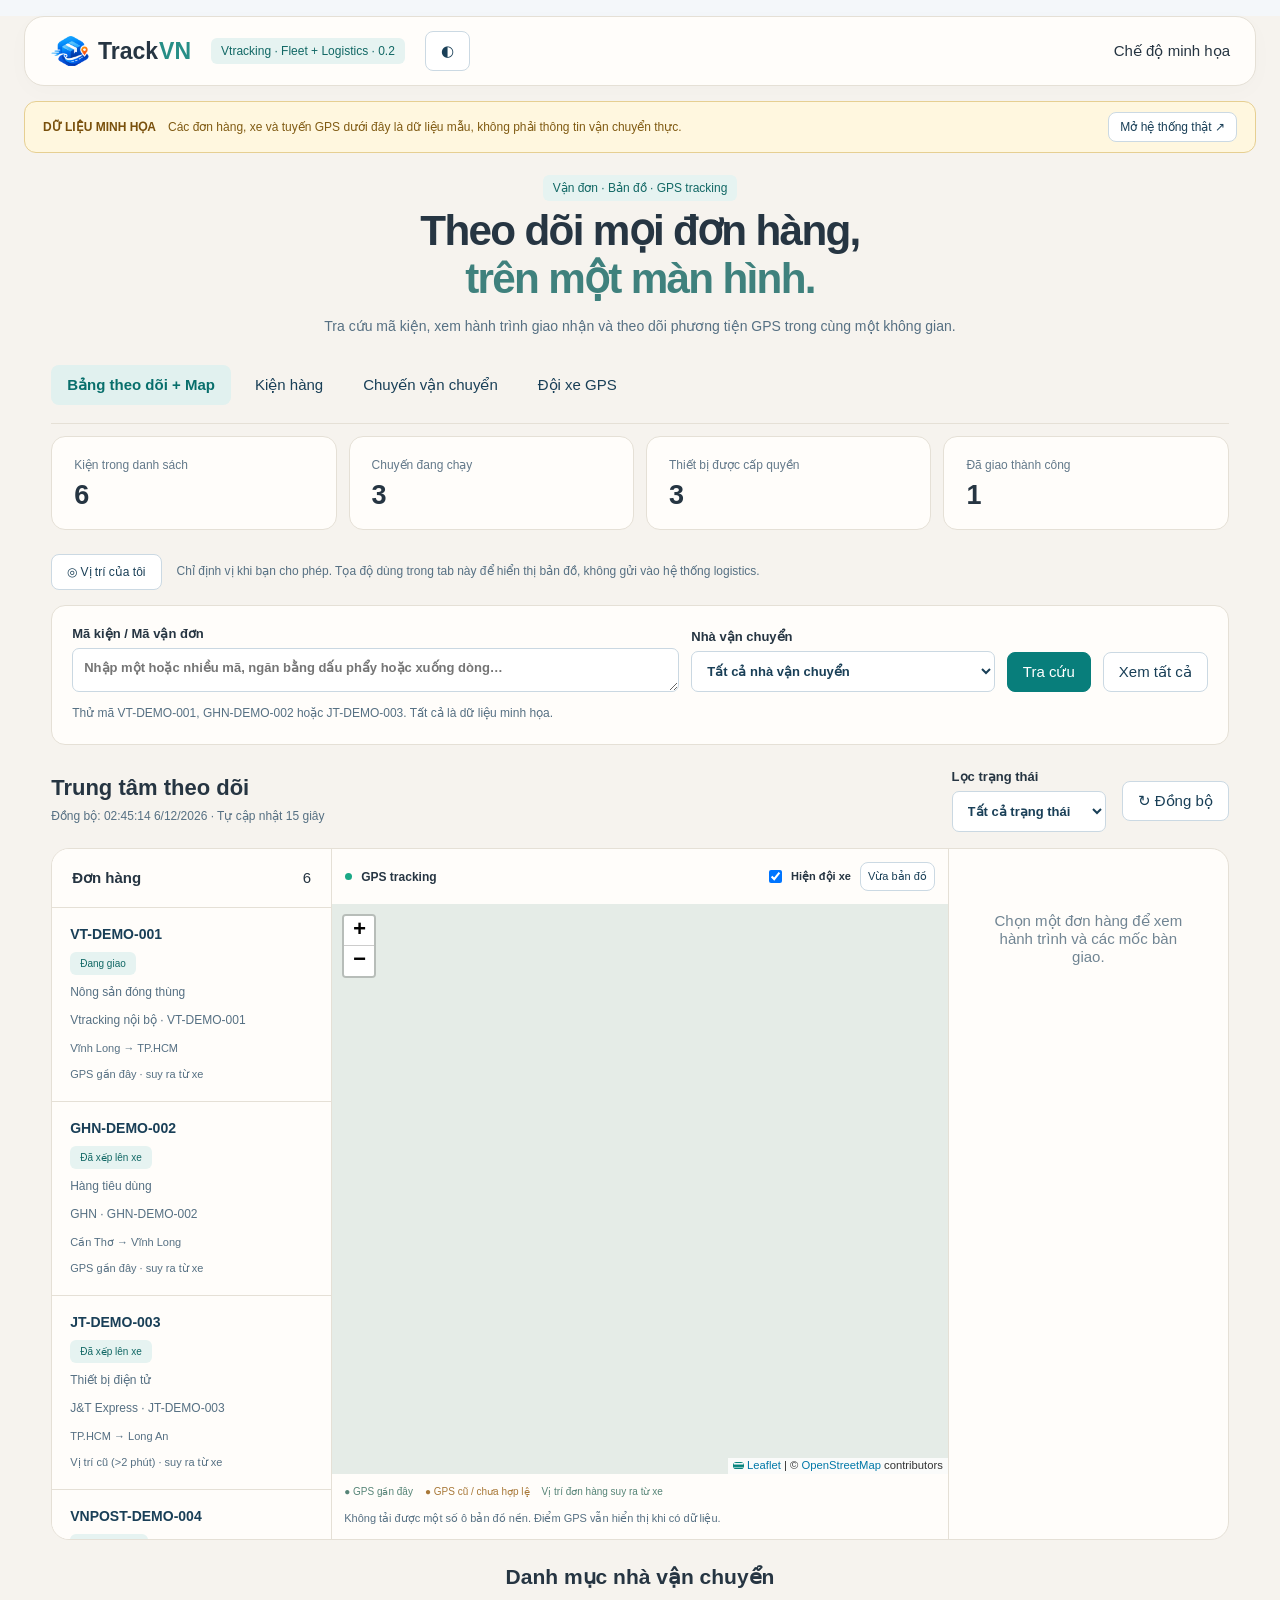
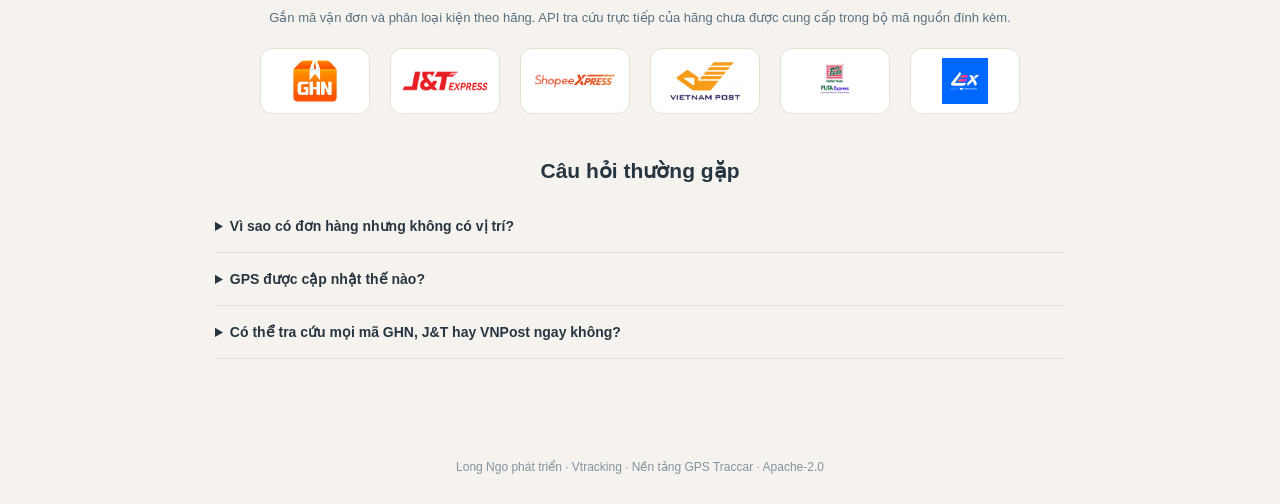
==== index.html @ 6c830380 "feat: publish Vtracking map dashboard on GitHub Pages Generate a subpath-safe static entry from shar" ====
<!doctype html>
<html lang="vi" class="pages"><head><meta charset="utf-8"><meta name="viewport" content="width=device-width,initial-scale=1"><title>Vtracking · TrackVN · GPS & Logistics</title><link rel="stylesheet" href="./fleet-logistics/static/style.css"><link rel="stylesheet" href="./fleet-logistics/static/vendor/leaflet/leaflet.css"><link rel="stylesheet" href="./fleet-logistics/static/board.css"><script src="./fleet-logistics/static/vendor/leaflet/leaflet.js" defer></script><script src="./fleet-logistics/pages/demo.js" defer></script><script src="./fleet-logistics/static/app.js" defer></script><script src="./fleet-logistics/static/board.js" defer></script><link rel="stylesheet" href="./fleet-logistics/pages/pages.css"><script src="./fleet-logistics/pages/pages.js" defer></script><meta name="description" content="Vtracking: giao diện theo dõi vận đơn, bản đồ và GPS. Bản trình diễn công khai."></head>
<body>
<header><a class="brand" href="./"><img src="./fleet-logistics/static/brand/trackvn-icon.png" alt="" width="40" height="40">Track<span>VN</span></a><span class="badge">Vtracking · Fleet + Logistics · 0.2</span><button id="theme" aria-label="Đổi sáng tối">◐</button><div class="account"><span id="username"></span><button id="logout" hidden>Đăng xuất</button></div></header><div class="preview-banner"><strong>DỮ LIỆU MINH HỌA</strong><span>Các đơn hàng, xe và tuyến GPS dưới đây là dữ liệu mẫu, không phải thông tin vận chuyển thực.</span><button id="open-live">Mở hệ thống thật ↗</button></div>
<div id="notice" role="status" aria-live="polite"></div>
<section class="hero"><span class="badge">Vận đơn · Bản đồ · GPS tracking</span><h1>Theo dõi mọi đơn hàng,<br><span>trên một màn hình.</span></h1><p>Tra cứu mã kiện, xem hành trình giao nhận và theo dõi phương tiện GPS trong cùng một không gian.</p></section><section id="login" class="login card"><p class="eyebrow">TRUNG TÂM ĐIỀU HÀNH</p><h1>Mỗi chuyến đi.<br>Mỗi lần bàn giao.</h1><p>Theo dõi đội xe và quản lý hành trình kiện hàng bằng tài khoản Traccar của bạn.</p><form id="login-form"><label>Email<input name="email" type="email" autocomplete="username" required></label><label>Mật khẩu<input name="password" type="password" autocomplete="current-password" required></label><label>Mã xác thực hai bước (nếu có)<input name="code" inputmode="numeric" pattern="[0-9]{6}" maxlength="6" autocomplete="one-time-code"></label><button class="primary">Đăng nhập</button></form><small>Dữ liệu GPS lấy từ Traccar. Dữ liệu logistics được lưu riêng trên máy chủ.</small></section>
<main id="workspace" hidden>
<nav aria-label="Chức năng"><button data-tab="board" class="selected">Bảng theo dõi + Map</button><button data-tab="shipments">Kiện hàng</button><button data-tab="trips">Chuyến vận chuyển</button><button data-tab="fleet">Đội xe GPS</button></nav>
<section id="management-intro" class="intro"><div><p class="eyebrow">VTRACKING OPERATIONS</p><h1 id="title">Kiện hàng</h1><p id="subtitle">Từ tiếp nhận đến giao thành công — lịch sử bàn giao rõ ràng.</p></div><button id="refresh">Làm mới</button></section>
<div class="metrics"><div class="card"><span>Kiện trong danh sách</span><strong id="count-shipments">0</strong></div><div class="card"><span>Chuyến đang chạy</span><strong id="count-trips">0</strong></div><div class="card"><span>Thiết bị được cấp quyền</span><strong id="count-fleet">0</strong></div><div class="card"><span>Đã giao thành công</span><strong id="count-delivered">0</strong></div></div>
<section id="management-list" class="card content"><div class="toolbar"><label class="search">Tìm kiếm<input id="search" placeholder="Mã kiện, chuyến, tên xe…" type="search"></label><button id="create" class="primary">+ Tạo kiện hàng</button></div><div id="list"></div><small id="list-note">Hiển thị dữ liệu thuộc tài khoản đang đăng nhập.</small></section>
<section id="tracking-board"><div class="personal-controls"><button id="personal-gps">◎ Vị trí của tôi</button><p id="personal-status">Chỉ định vị khi bạn cho phép. Tọa độ dùng trong tab này để hiển thị bản đồ, không gửi vào hệ thống logistics.</p></div>
<div class="lookup card"><form id="lookup-form"><label>Mã kiện / Mã vận đơn<textarea id="lookup-codes" rows="1" placeholder="Nhập một hoặc nhiều mã, ngăn bằng dấu phẩy hoặc xuống dòng…"></textarea></label><label>Nhà vận chuyển<select id="lookup-carrier"><option value="auto">Tất cả nhà vận chuyển</option><option value="local">Vtracking nội bộ</option><option value="ghn">GHN</option><option value="jt">J&amp;T Express</option><option value="spx">Shopee Express</option><option value="vnpost">VNPost</option><option value="futa">Futa</option><option value="lex">LEX VN</option></select></label><button class="primary">Tra cứu</button><button type="button" id="lookup-reset">Xem tất cả</button></form><p id="lookup-result" role="status">Thử mã VT-DEMO-001, GHN-DEMO-002 hoặc JT-DEMO-003. Tất cả là dữ liệu minh họa.</p></div>
<div class="board-toolbar"><div><h2>Trung tâm theo dõi</h2><p id="board-updated">Đang đồng bộ dữ liệu…</p></div><label>Lọc trạng thái<select id="board-status"><option value="all">Tất cả trạng thái</option><option value="moving">Đang vận chuyển</option><option value="created">Mới tạo</option><option value="received">Đã tiếp nhận</option><option value="unloaded">Đã dỡ hàng</option><option value="delivered">Đã giao</option><option value="delivery_failed">Giao thất bại</option><option value="returned">Đã hoàn</option></select></label><button id="board-refresh">↻ Đồng bộ</button></div>
<div class="tracking-grid"><aside class="parcel-column"><div class="column-title"><strong>Đơn hàng</strong><span id="board-count"></span></div><div id="parcel-list"></div></aside><section class="map-column"><div class="map-toolbar"><span class="live-dot"></span><strong>GPS tracking</strong><label><input id="show-fleet" type="checkbox" checked> Hiện đội xe</label><button id="map-fit">Vừa bản đồ</button></div><div id="live-map" aria-label="Bản đồ theo dõi đơn hàng và GPS"></div><div class="map-legend"><span>● GPS gần đây</span><span>● GPS cũ / chưa hợp lệ</span><span>Vị trí đơn hàng suy ra từ xe</span></div><p id="map-health">Không có tọa độ thì không đặt điểm giả trên bản đồ.</p></section><aside id="tracking-detail" class="tracking-detail"><div class="empty">Chọn một đơn hàng để xem hành trình và các mốc bàn giao.</div></aside></div>
</section><section id="map-panel" class="card" hidden><h2 id="map-title">Vị trí xe</h2><p id="map-caption"></p><iframe id="map" title="Bản đồ vị trí OpenStreetMap" loading="lazy" referrerpolicy="no-referrer"></iframe><div id="route-panel" hidden><h3>Hành trình 24 giờ gần nhất</h3><p id="route-note"></p><svg id="route" viewBox="0 0 700 240" role="img" aria-label="Sơ đồ tuyến GPS"></svg><small>Sơ đồ tương đối của các điểm GPS; không phải bản đồ nền. Các khoảng mất tín hiệu được ngắt đoạn.</small></div></section>
<section class="carrier-strip" id="carriers"><h2>Danh mục nhà vận chuyển</h2><p>Gắn mã vận đơn và phân loại kiện theo hãng. API tra cứu trực tiếp của hãng chưa được cung cấp trong bộ mã nguồn đính kèm.</p><div class="carrier-logos"><img src="./fleet-logistics/static/logos/ghn.jpg" alt="GHN"><img src="./fleet-logistics/static/logos/jt.webp" alt="J&T Express"><img src="./fleet-logistics/static/logos/spx.jpg" alt="Shopee Express"><img src="./fleet-logistics/static/logos/vnpost.jpg" alt="VNPost"><img src="./fleet-logistics/static/logos/futa.jpg" alt="Futa"><img src="./fleet-logistics/static/logos/lex.png" alt="LEX VN"></div></section><section class="faq"><h2>Câu hỏi thường gặp</h2><details><summary>Vì sao có đơn hàng nhưng không có vị trí?</summary><p>Kiện cần được xếp lên một chuyến đang chạy có thiết bị GPS được cấp quyền. Điểm GPS phải phát sinh sau thời điểm xếp hàng. Hệ thống không suy đoán tọa độ từ tên kho.</p></details><details><summary>GPS được cập nhật thế nào?</summary><p>Bảng theo dõi đồng bộ từ Traccar mỗi 15 giây khi trang đang mở. Thời gian GPS hiển thị là thời điểm thiết bị đo; mất mạng hoặc dữ liệu quá 2 phút sẽ có nhãn vị trí cũ.</p></details><details><summary>Có thể tra cứu mọi mã GHN, J&T hay VNPost ngay không?</summary><p>Hiện tra cứu các mã đã đăng ký trong Vtracking của tài khoản này. Cần tích hợp backend/API được cấp quyền của từng hãng để nhận sự kiện bên ngoài; frontend đính kèm không chứa backend đó.</p></details></section></main>
<dialog id="editor"><div class="dialog-head"><h2 id="editor-title"></h2><button id="editor-close" aria-label="Đóng">×</button></div><form id="editor-form"></form></dialog>
<dialog id="detail"><div class="dialog-head"><h2 id="detail-title"></h2><button id="detail-close" aria-label="Đóng">×</button></div><div id="detail-body"></div></dialog>
<footer>Long Ngo phát triển · Vtracking · Nền tảng GPS Traccar · Apache-2.0</footer>
<dialog id="live-dialog"><div class="dialog-head"><h2>Mở máy chủ Vtracking</h2><button id="live-close" aria-label="Đóng">×</button></div><p>Nhập địa chỉ máy chủ Fleet + Logistics đã triển khai để đăng nhập và sử dụng dữ liệu thật. GitHub Pages chỉ phục vụ bản giao diện minh họa.</p><form id="live-form"><label>Địa chỉ HTTPS<input id="live-url" type="url" placeholder="https://tracking.example.org" required></label><button class="primary">Mở hệ thống</button></form></dialog></body></html>
---- fleet-logistics/static/style.css ----
:root{font-family:Inter,Segoe UI,Arial,sans-serif;color:#18364b;background:#f4f7fa;font-size:15px}
*{box-sizing:border-box}
body{margin:0}
header{min-height:78px;background:white;border-bottom:1px solid #dce5ec;display:flex;align-items:center;gap:20px;padding:18px 4vw}
.brand{font-weight:900;font-size:27px;color:#087a79;text-decoration:none}
.brand span{color:#15384f}
.badge,.pill{background:#e6f3f1;color:#126865;padding:6px 10px;border-radius:6px;font-size:12px}
.account{margin-left:auto;display:flex;align-items:center;gap:12px}
button,input,select,textarea{font:inherit}
button{border:1px solid #cbd9e3;background:#fff;color:#193f57;border-radius:8px;padding:10px 15px;cursor:pointer}
button:hover{background:#edf5f6}
button:disabled{opacity:.5;cursor:wait}
.primary{background:#087e7b;color:white;border-color:#087e7b}
.primary:hover{background:#066865}
h1{font-size:32px;letter-spacing:-1px;margin:7px 0 12px}
h2{font-size:21px}
p,small{color:#567083;line-height:1.65}
.eyebrow{font-size:11px;font-weight:800;letter-spacing:2px;color:#09817c}
.card{background:white;border:1px solid #dce5ec;border-radius:14px;padding:24px}
.login{max-width:460px;margin:64px auto}
.login h1{font-size:38px}
form{display:grid;gap:15px}
label{font-size:13px;font-weight:600;display:grid;gap:7px}
input,select,textarea{width:100%;padding:11px;border:1px solid #cad8e2;border-radius:7px;background:white;color:#193f57}
textarea{min-height:75px}
small{display:block;margin-top:15px;font-size:12px}
main{max-width:1440px;margin:0 auto;padding:26px 4vw}
nav{display:flex;gap:8px;border-bottom:1px solid #dbe5ec;padding-bottom:18px}
nav button{border-color:transparent;background:transparent}
.selected{background:#e1f1ef!important;color:#086f6c;font-weight:700}
.intro{display:flex;align-items:center;justify-content:space-between;padding:27px 0}
.intro p{margin-bottom:0}
.metrics{display:grid;grid-template-columns:repeat(4,1fr);gap:16px;margin-bottom:24px}
.metrics span{color:#63798a;font-size:12px}
.metrics strong{display:block;font-size:32px;margin-top:14px}
.toolbar{display:flex;align-items:flex-end;justify-content:space-between;gap:15px;margin-bottom:22px}
.search{max-width:360px;width:100%}
.table-wrap{overflow:auto}
table{border-collapse:collapse;width:100%;font-size:13px}
th{text-align:left;background:#f5f8fa;color:#677f91;font-size:11px;text-transform:uppercase;letter-spacing:.5px}
th,td{padding:15px 12px;border-bottom:1px solid #e7edf1}
td button{font-size:12px;padding:7px 10px;margin:2px}
.empty{text-align:center;padding:45px 15px;color:#718593}
.muted{color:#768b99}
.pill.warning{background:#fff3df;color:#9b6518}
.pill.done{background:#e5f3e9;color:#247348}
dialog{border:1px solid #d4e0e9;border-radius:15px;max-width:650px;width:calc(100% - 28px);max-height:90vh;padding:26px;color:#18364b}
dialog::backdrop{background:#0d233e70}
.dialog-head{display:flex;justify-content:space-between;align-items:center;margin-bottom:18px}
.dialog-head h2{margin:0}
.timeline{list-style:none;padding:0;border-left:2px solid #c9e4df;margin:22px 0 22px 8px}
.timeline li{padding:0 0 22px 22px}
.timeline p{margin:4px 0;font-size:13px}
.timeline strong{font-size:14px}
#notice{position:fixed;right:20px;bottom:22px;max-width:450px;background:#153c52;color:white;padding:15px 20px;border-radius:10px;z-index:10;display:none}
#notice.visible{display:block}
#map-panel{margin-top:24px}
iframe{width:100%;height:400px;border:1px solid #dde7ee;border-radius:8px}
svg{width:100%;background:#f0f7f7;border-radius:10px}
svg path{stroke:#05847d;fill:none;stroke-width:2}
footer{text-align:center;color:#8093a1;padding:30px;font-size:12px}
[hidden]{display:none!important}
:focus-visible{outline:3px solid #37bdb5;outline-offset:3px}
@media(max-width:700px){header{flex-wrap:wrap;gap:12px}
.badge{font-size:10px}
.account{width:100%;justify-content:space-between}
.metrics{grid-template-columns:repeat(2,1fr);gap:10px}
.card{padding:17px}
h1{font-size:26px}
.login{margin:30px 16px;max-width:none}
.toolbar{align-items:stretch;flex-direction:column}
nav{overflow:auto}
nav button{white-space:nowrap}
.intro{gap:15px}
iframe{height:280px}
.metrics strong{font-size:27px}
}
---- fleet-logistics/static/vendor/leaflet/leaflet.css ----
/* required styles */

.leaflet-pane,
.leaflet-tile,
.leaflet-marker-icon,
.leaflet-marker-shadow,
.leaflet-tile-container,
.leaflet-pane > svg,
.leaflet-pane > canvas,
.leaflet-zoom-box,
.leaflet-image-layer,
.leaflet-layer {
	position: absolute;
	left: 0;
	top: 0;
	}
.leaflet-container {
	overflow: hidden;
	}
.leaflet-tile,
.leaflet-marker-icon,
.leaflet-marker-shadow {
	-webkit-user-select: none;
	   -moz-user-select: none;
	        user-select: none;
	  -webkit-user-drag: none;
	}
/* Prevents IE11 from highlighting tiles in blue */
.leaflet-tile::selection {
	background: transparent;
}
/* Safari renders non-retina tile on retina better with this, but Chrome is worse */
.leaflet-safari .leaflet-tile {
	image-rendering: -webkit-optimize-contrast;
	}
/* hack that prevents hw layers "stretching" when loading new tiles */
.leaflet-safari .leaflet-tile-container {
	width: 1600px;
	height: 1600px;
	-webkit-transform-origin: 0 0;
	}
.leaflet-marker-icon,
.leaflet-marker-shadow {
	display: block;
	}
/* .leaflet-container svg: reset svg max-width decleration shipped in Joomla! (joomla.org) 3.x */
/* .leaflet-container img: map is broken in FF if you have max-width: 100% on tiles */
.leaflet-container .leaflet-overlay-pane svg {
	max-width: none !important;
	max-height: none !important;
	}
.leaflet-container .leaflet-marker-pane img,
.leaflet-container .leaflet-shadow-pane img,
.leaflet-container .leaflet-tile-pane img,
.leaflet-container img.leaflet-image-layer,
.leaflet-container .leaflet-tile {
	max-width: none !important;
	max-height: none !important;
	width: auto;
	padding: 0;
	}

.leaflet-container img.leaflet-tile {
	/* See: https://bugs.chromium.org/p/chromium/issues/detail?id=600120 */
	mix-blend-mode: plus-lighter;
}

.leaflet-container.leaflet-touch-zoom {
	-ms-touch-action: pan-x pan-y;
	touch-action: pan-x pan-y;
	}
.leaflet-container.leaflet-touch-drag {
	-ms-touch-action: pinch-zoom;
	/* Fallback for FF which doesn't support pinch-zoom */
	touch-action: none;
	touch-action: pinch-zoom;
}
.leaflet-container.leaflet-touch-drag.leaflet-touch-zoom {
	-ms-touch-action: none;
	touch-action: none;
}
.leaflet-container {
	-webkit-tap-highlight-color: transparent;
}
.leaflet-container a {
	-webkit-tap-highlight-color: rgba(51, 181, 229, 0.4);
}
.leaflet-tile {
	filter: inherit;
	visibility: hidden;
	}
.leaflet-tile-loaded {
	visibility: inherit;
	}
.leaflet-zoom-box {
	width: 0;
	height: 0;
	-moz-box-sizing: border-box;
	     box-sizing: border-box;
	z-index: 800;
	}
/* workaround for https://bugzilla.mozilla.org/show_bug.cgi?id=888319 */
.leaflet-overlay-pane svg {
	-moz-user-select: none;
	}

.leaflet-pane         { z-index: 400; }

.leaflet-tile-pane    { z-index: 200; }
.leaflet-overlay-pane { z-index: 400; }
.leaflet-shadow-pane  { z-index: 500; }
.leaflet-marker-pane  { z-index: 600; }
.leaflet-tooltip-pane   { z-index: 650; }
.leaflet-popup-pane   { z-index: 700; }

.leaflet-map-pane canvas { z-index: 100; }
.leaflet-map-pane svg    { z-index: 200; }

.leaflet-vml-shape {
	width: 1px;
	height: 1px;
	}
.lvml {
	behavior: url(#default#VML);
	display: inline-block;
	position: absolute;
	}


/* control positioning */

.leaflet-control {
	position: relative;
	z-index: 800;
	pointer-events: visiblePainted; /* IE 9-10 doesn't have auto */
	pointer-events: auto;
	}
.leaflet-top,
.leaflet-bottom {
	position: absolute;
	z-index: 1000;
	pointer-events: none;
	}
.leaflet-top {
	top: 0;
	}
.leaflet-right {
	right: 0;
	}
.leaflet-bottom {
	bottom: 0;
	}
.leaflet-left {
	left: 0;
	}
.leaflet-control {
	float: left;
	clear: both;
	}
.leaflet-right .leaflet-control {
	float: right;
	}
.leaflet-top .leaflet-control {
	margin-top: 10px;
	}
.leaflet-bottom .leaflet-control {
	margin-bottom: 10px;
	}
.leaflet-left .leaflet-control {
	margin-left: 10px;
	}
.leaflet-right .leaflet-control {
	margin-right: 10px;
	}


/* zoom and fade animations */

.leaflet-fade-anim .leaflet-popup {
	opacity: 0;
	-webkit-transition: opacity 0.2s linear;
	   -moz-transition: opacity 0.2s linear;
	        transition: opacity 0.2s linear;
	}
.leaflet-fade-anim .leaflet-map-pane .leaflet-popup {
	opacity: 1;
	}
.leaflet-zoom-animated {
	-webkit-transform-origin: 0 0;
	    -ms-transform-origin: 0 0;
	        transform-origin: 0 0;
	}
svg.leaflet-zoom-animated {
	will-change: transform;
}

.leaflet-zoom-anim .leaflet-zoom-animated {
	-webkit-transition: -webkit-transform 0.25s cubic-bezier(0,0,0.25,1);
	   -moz-transition:    -moz-transform 0.25s cubic-bezier(0,0,0.25,1);
	        transition:         transform 0.25s cubic-bezier(0,0,0.25,1);
	}
.leaflet-zoom-anim .leaflet-tile,
.leaflet-pan-anim .leaflet-tile {
	-webkit-transition: none;
	   -moz-transition: none;
	        transition: none;
	}

.leaflet-zoom-anim .leaflet-zoom-hide {
	visibility: hidden;
	}


/* cursors */

.leaflet-interactive {
	cursor: pointer;
	}
.leaflet-grab {
	cursor: -webkit-grab;
	cursor:    -moz-grab;
	cursor:         grab;
	}
.leaflet-crosshair,
.leaflet-crosshair .leaflet-interactive {
	cursor: crosshair;
	}
.leaflet-popup-pane,
.leaflet-control {
	cursor: auto;
	}
.leaflet-dragging .leaflet-grab,
.leaflet-dragging .leaflet-grab .leaflet-interactive,
.leaflet-dragging .leaflet-marker-draggable {
	cursor: move;
	cursor: -webkit-grabbing;
	cursor:    -moz-grabbing;
	cursor:         grabbing;
	}

/* marker & overlays interactivity */
.leaflet-marker-icon,
.leaflet-marker-shadow,
.leaflet-image-layer,
.leaflet-pane > svg path,
.leaflet-tile-container {
	pointer-events: none;
	}

.leaflet-marker-icon.leaflet-interactive,
.leaflet-image-layer.leaflet-interactive,
.leaflet-pane > svg path.leaflet-interactive,
svg.leaflet-image-layer.leaflet-interactive path {
	pointer-events: visiblePainted; /* IE 9-10 doesn't have auto */
	pointer-events: auto;
	}

/* visual tweaks */

.leaflet-container {
	background: #ddd;
	outline-offset: 1px;
	}
.leaflet-container a {
	color: #0078A8;
	}
.leaflet-zoom-box {
	border: 2px dotted #38f;
	background: rgba(255,255,255,0.5);
	}


/* general typography */
.leaflet-container {
	font-family: "Helvetica Neue", Arial, Helvetica, sans-serif;
	font-size: 12px;
	font-size: 0.75rem;
	line-height: 1.5;
	}


/* general toolbar styles */

.leaflet-bar {
	box-shadow: 0 1px 5px rgba(0,0,0,0.65);
	border-radius: 4px;
	}
.leaflet-bar a {
	background-color: #fff;
	border-bottom: 1px solid #ccc;
	width: 26px;
	height: 26px;
	line-height: 26px;
	display: block;
	text-align: center;
	text-decoration: none;
	color: black;
	}
.leaflet-bar a,
.leaflet-control-layers-toggle {
	background-position: 50% 50%;
	background-repeat: no-repeat;
	display: block;
	}
.leaflet-bar a:hover,
.leaflet-bar a:focus {
	background-color: #f4f4f4;
	}
.leaflet-bar a:first-child {
	border-top-left-radius: 4px;
	border-top-right-radius: 4px;
	}
.leaflet-bar a:last-child {
	border-bottom-left-radius: 4px;
	border-bottom-right-radius: 4px;
	border-bottom: none;
	}
.leaflet-bar a.leaflet-disabled {
	cursor: default;
	background-color: #f4f4f4;
	color: #bbb;
	}

.leaflet-touch .leaflet-bar a {
	width: 30px;
	height: 30px;
	line-height: 30px;
	}
.leaflet-touch .leaflet-bar a:first-child {
	border-top-left-radius: 2px;
	border-top-right-radius: 2px;
	}
.leaflet-touch .leaflet-bar a:last-child {
	border-bottom-left-radius: 2px;
	border-bottom-right-radius: 2px;
	}

/* zoom control */

.leaflet-control-zoom-in,
.leaflet-control-zoom-out {
	font: bold 18px 'Lucida Console', Monaco, monospace;
	text-indent: 1px;
	}

.leaflet-touch .leaflet-control-zoom-in, .leaflet-touch .leaflet-control-zoom-out  {
	font-size: 22px;
	}


/* layers control */

.leaflet-control-layers {
	box-shadow: 0 1px 5px rgba(0,0,0,0.4);
	background: #fff;
	border-radius: 5px;
	}
.leaflet-control-layers-toggle {
	background-image: url(images/layers.png);
	width: 36px;
	height: 36px;
	}
.leaflet-retina .leaflet-control-layers-toggle {
	background-image: url(images/layers-2x.png);
	background-size: 26px 26px;
	}
.leaflet-touch .leaflet-control-layers-toggle {
	width: 44px;
	height: 44px;
	}
.leaflet-control-layers .leaflet-control-layers-list,
.leaflet-control-layers-expanded .leaflet-control-layers-toggle {
	display: none;
	}
.leaflet-control-layers-expanded .leaflet-control-layers-list {
	display: block;
	position: relative;
	}
.leaflet-control-layers-expanded {
	padding: 6px 10px 6px 6px;
	color: #333;
	background: #fff;
	}
.leaflet-control-layers-scrollbar {
	overflow-y: scroll;
	overflow-x: hidden;
	padding-right: 5px;
	}
.leaflet-control-layers-selector {
	margin-top: 2px;
	position: relative;
	top: 1px;
	}
.leaflet-control-layers label {
	display: block;
	font-size: 13px;
	font-size: 1.08333em;
	}
.leaflet-control-layers-separator {
	height: 0;
	border-top: 1px solid #ddd;
	margin: 5px -10px 5px -6px;
	}

/* Default icon URLs */
.leaflet-default-icon-path { /* used only in path-guessing heuristic, see L.Icon.Default */
	background-image: url(images/marker-icon.png);
	}


/* attribution and scale controls */

.leaflet-container .leaflet-control-attribution {
	background: #fff;
	background: rgba(255, 255, 255, 0.8);
	margin: 0;
	}
.leaflet-control-attribution,
.leaflet-control-scale-line {
	padding: 0 5px;
	color: #333;
	line-height: 1.4;
	}
.leaflet-control-attribution a {
	text-decoration: none;
	}
.leaflet-control-attribution a:hover,
.leaflet-control-attribution a:focus {
	text-decoration: underline;
	}
.leaflet-attribution-flag {
	display: inline !important;
	vertical-align: baseline !important;
	width: 1em;
	height: 0.6669em;
	}
.leaflet-left .leaflet-control-scale {
	margin-left: 5px;
	}
.leaflet-bottom .leaflet-control-scale {
	margin-bottom: 5px;
	}
.leaflet-control-scale-line {
	border: 2px solid #777;
	border-top: none;
	line-height: 1.1;
	padding: 2px 5px 1px;
	white-space: nowrap;
	-moz-box-sizing: border-box;
	     box-sizing: border-box;
	background: rgba(255, 255, 255, 0.8);
	text-shadow: 1px 1px #fff;
	}
.leaflet-control-scale-line:not(:first-child) {
	border-top: 2px solid #777;
	border-bottom: none;
	margin-top: -2px;
	}
.leaflet-control-scale-line:not(:first-child):not(:last-child) {
	border-bottom: 2px solid #777;
	}

.leaflet-touch .leaflet-control-attribution,
.leaflet-touch .leaflet-control-layers,
.leaflet-touch .leaflet-bar {
	box-shadow: none;
	}
.leaflet-touch .leaflet-control-layers,
.leaflet-touch .leaflet-bar {
	border: 2px solid rgba(0,0,0,0.2);
	background-clip: padding-box;
	}


/* popup */

.leaflet-popup {
	position: absolute;
	text-align: center;
	margin-bottom: 20px;
	}
.leaflet-popup-content-wrapper {
	padding: 1px;
	text-align: left;
	border-radius: 12px;
	}
.leaflet-popup-content {
	margin: 13px 24px 13px 20px;
	line-height: 1.3;
	font-size: 13px;
	font-size: 1.08333em;
	min-height: 1px;
	}
.leaflet-popup-content p {
	margin: 17px 0;
	margin: 1.3em 0;
	}
.leaflet-popup-tip-container {
	width: 40px;
	height: 20px;
	position: absolute;
	left: 50%;
	margin-top: -1px;
	margin-left: -20px;
	overflow: hidden;
	pointer-events: none;
	}
.leaflet-popup-tip {
	width: 17px;
	height: 17px;
	padding: 1px;

	margin: -10px auto 0;
	pointer-events: auto;

	-webkit-transform: rotate(45deg);
	   -moz-transform: rotate(45deg);
	    -ms-transform: rotate(45deg);
	        transform: rotate(45deg);
	}
.leaflet-popup-content-wrapper,
.leaflet-popup-tip {
	background: white;
	color: #333;
	box-shadow: 0 3px 14px rgba(0,0,0,0.4);
	}
.leaflet-container a.leaflet-popup-close-button {
	position: absolute;
	top: 0;
	right: 0;
	border: none;
	text-align: center;
	width: 24px;
	height: 24px;
	font: 16px/24px Tahoma, Verdana, sans-serif;
	color: #757575;
	text-decoration: none;
	background: transparent;
	}
.leaflet-container a.leaflet-popup-close-button:hover,
.leaflet-container a.leaflet-popup-close-button:focus {
	color: #585858;
	}
.leaflet-popup-scrolled {
	overflow: auto;
	}

.leaflet-oldie .leaflet-popup-content-wrapper {
	-ms-zoom: 1;
	}
.leaflet-oldie .leaflet-popup-tip {
	width: 24px;
	margin: 0 auto;

	-ms-filter: "progid:DXImageTransform.Microsoft.Matrix(M11=0.70710678, M12=0.70710678, M21=-0.70710678, M22=0.70710678)";
	filter: progid:DXImageTransform.Microsoft.Matrix(M11=0.70710678, M12=0.70710678, M21=-0.70710678, M22=0.70710678);
	}

.leaflet-oldie .leaflet-control-zoom,
.leaflet-oldie .leaflet-control-layers,
.leaflet-oldie .leaflet-popup-content-wrapper,
.leaflet-oldie .leaflet-popup-tip {
	border: 1px solid #999;
	}


/* div icon */

.leaflet-div-icon {
	background: #fff;
	border: 1px solid #666;
	}


/* Tooltip */
/* Base styles for the element that has a tooltip */
.leaflet-tooltip {
	position: absolute;
	padding: 6px;
	background-color: #fff;
	border: 1px solid #fff;
	border-radius: 3px;
	color: #222;
	white-space: nowrap;
	-webkit-user-select: none;
	-moz-user-select: none;
	-ms-user-select: none;
	user-select: none;
	pointer-events: none;
	box-shadow: 0 1px 3px rgba(0,0,0,0.4);
	}
.leaflet-tooltip.leaflet-interactive {
	cursor: pointer;
	pointer-events: auto;
	}
.leaflet-tooltip-top:before,
.leaflet-tooltip-bottom:before,
.leaflet-tooltip-left:before,
.leaflet-tooltip-right:before {
	position: absolute;
	pointer-events: none;
	border: 6px solid transparent;
	background: transparent;
	content: "";
	}

/* Directions */

.leaflet-tooltip-bottom {
	margin-top: 6px;
}
.leaflet-tooltip-top {
	margin-top: -6px;
}
.leaflet-tooltip-bottom:before,
.leaflet-tooltip-top:before {
	left: 50%;
	margin-left: -6px;
	}
.leaflet-tooltip-top:before {
	bottom: 0;
	margin-bottom: -12px;
	border-top-color: #fff;
	}
.leaflet-tooltip-bottom:before {
	top: 0;
	margin-top: -12px;
	margin-left: -6px;
	border-bottom-color: #fff;
	}
.leaflet-tooltip-left {
	margin-left: -6px;
}
.leaflet-tooltip-right {
	margin-left: 6px;
}
.leaflet-tooltip-left:before,
.leaflet-tooltip-right:before {
	top: 50%;
	margin-top: -6px;
	}
.leaflet-tooltip-left:before {
	right: 0;
	margin-right: -12px;
	border-left-color: #fff;
	}
.leaflet-tooltip-right:before {
	left: 0;
	margin-left: -12px;
	border-right-color: #fff;
	}

/* Printing */

@media print {
	/* Prevent printers from removing background-images of controls. */
	.leaflet-control {
		-webkit-print-color-adjust: exact;
		print-color-adjust: exact;
		}
	}
---- fleet-logistics/static/board.css ----
:root{--paper:#f6f3ee;--surface:#fffdfa;--ink:#263542;--line:#e5e0d6;--soft:#eeebe4;--accent:#258b81}body{background:var(--paper);color:var(--ink)}header{margin:16px auto 0;border:1px solid var(--line);border-radius:20px;max-width:1440px;width:calc(100% - 48px);background:var(--surface);min-height:70px;padding:14px 25px;box-shadow:0 6px 25px #47351205}.brand{display:flex;align-items:center;gap:8px;font-size:23px;color:#263542}.brand img{object-fit:contain}.brand span{color:#278e86;margin-left:-7px}.hero{text-align:center;padding:44px 16px 24px}.hero h1{font-size:clamp(32px,4vw,54px);line-height:1.14;letter-spacing:-1.7px}.hero h1 span{color:#3f817d}.hero p{max-width:650px;margin:16px auto;font-size:16px}.login{margin:16px auto 50px}.login h1{font-size:27px}.card{background:var(--surface);border-color:var(--line)}main{max-width:1600px;padding-top:5px}main nav{border-color:var(--line);margin-bottom:20px}.metrics{gap:12px;margin-top:20px}.metrics .card{padding:18px 22px}.metrics strong{font-size:27px;margin-top:8px}.lookup{padding:20px}.lookup form{display:grid;grid-template-columns:2fr 1fr auto auto;align-items:end;gap:12px}.lookup textarea{min-height:44px;max-height:120px;resize:vertical;padding:11px}.lookup p{font-size:12px;margin:12px 0 0}.board-toolbar{display:flex;align-items:center;gap:16px;padding:24px 0 16px}.board-toolbar>div{margin-right:auto}.board-toolbar h2{margin:0;font-size:22px}.board-toolbar p{margin:6px 0 0;font-size:12px}.tracking-grid{display:grid;grid-template-columns:280px minmax(330px,1fr) 280px;border:1px solid var(--line);border-radius:18px;background:var(--surface);overflow:hidden;min-height:600px}.parcel-column{border-right:1px solid var(--line);max-height:690px;overflow:auto}.column-title{display:flex;justify-content:space-between;padding:20px;border-bottom:1px solid var(--line);position:sticky;top:0;background:var(--surface);z-index:1}.parcel{display:block;width:100%;border:0;border-bottom:1px solid var(--line);border-radius:0;text-align:left;padding:18px;background:var(--surface)}.parcel:hover,.parcel.active{background:#e7f2ed;box-shadow:inset 3px 0 #228f7c}.parcel strong{display:block;margin-bottom:10px;font-size:14px}.parcel p{font-size:12px;margin:8px 0}.parcel small{font-size:11px;margin:8px 0 0}.parcel .pill{font-size:10px;display:inline-block}.map-column{min-width:0;display:flex;flex-direction:column}.map-toolbar{display:flex;gap:9px;align-items:center;padding:13px;font-size:12px;flex-wrap:wrap}.map-toolbar label{display:flex;align-items:center;gap:6px;margin-left:auto;font-size:11px}.map-toolbar input{width:auto}.map-toolbar button{font-size:11px;padding:7px}.live-dot{width:7px;height:7px;background:#1ba886;border-radius:50%}#live-map{min-height:450px;flex:1;background:#e5ece7;z-index:0}.map-legend{display:flex;flex-wrap:wrap;gap:12px;padding:12px;font-size:10px;color:#568477}.map-legend span:nth-child(2){color:#a87838}#map-health{font-size:11px;padding:0 12px;margin:0 0 12px}.tracking-detail{border-left:1px solid var(--line);padding:18px;max-height:690px;overflow:auto}.tracking-detail h3{font-size:17px;margin:5px 0 12px}.tracking-detail p{font-size:12px}.tracking-detail .timeline{margin-top:20px}.tracking-detail .timeline li{padding-left:14px;padding-bottom:13px}.tracking-detail .timeline strong{font-size:12px}.tracking-detail .timeline p{font-size:11px}.carrier-strip{margin-top:45px;text-align:center}.carrier-strip p{font-size:13px}.carrier-logos{display:flex;justify-content:center;gap:20px;flex-wrap:wrap;margin:20px auto}.carrier-logos img{width:110px;height:66px;object-fit:contain;background:white;border:1px solid var(--line);border-radius:12px;padding:9px}.faq{max-width:850px;margin:45px auto}.faq h2{text-align:center}.faq details{border-bottom:1px solid var(--line);padding:18px 0;font-size:14px}.faq summary{cursor:pointer;font-weight:600}.faq p{font-size:13px}.map-popup{color:#18364b;font-size:12px}.map-popup strong{display:block;margin-bottom:5px}.dark{--paper:#17232b;--surface:#21313a;--ink:#e2e9ed;--line:#374852;--soft:#2a3d47}.dark .hero h1 span{color:#75c4b9}.dark p,.dark small{color:#acbbc2}.dark header,.dark .brand,.dark .brand span{color:#e3e9ed}.dark input,.dark select,.dark textarea,.dark button{background:#263b47;color:#e2ecef;border-color:#45606f}.dark .primary{background:#167f79}.dark .parcel.active,.dark .parcel:hover{background:#2a4949}.dark nav button{color:#d8e3e8}.dark th{background:#29414b;color:#cadce3}.dark td{border-color:#374852}.dark dialog{background:#21313a;color:#e2e9ed}.dark .selected{background:#2a4949!important;color:#b1eee3}.dark .metrics span{color:#a9c1cf}.dark .pill{background:#28544e;color:#c8f3e6}.dark .pill.warning{background:#64512e;color:#ffe4b3}@media(min-width:1500px){.tracking-grid{grid-template-columns:310px minmax(400px,1fr) 310px}}@media(max-width:1150px){.tracking-grid{grid-template-columns:260px minmax(320px,1fr)}.tracking-detail{grid-column:1/-1;border-left:0;border-top:1px solid var(--line);max-height:350px}.lookup form{grid-template-columns:2fr 1fr}.hero{padding-top:32px}}@media(max-width:700px){header{width:calc(100% - 24px);padding:12px;gap:8px}.hero{padding-top:30px}.hero p{font-size:14px}.hero h1{letter-spacing:-1px}.login{margin:10px 16px 30px}.metrics{gap:8px}.metrics .card{padding:14px}.lookup form{grid-template-columns:1fr 1fr}.lookup form>label:first-child{grid-column:1/-1}.lookup form>label:nth-child(2){grid-column:1/-1}.board-toolbar{flex-wrap:wrap;gap:12px}.board-toolbar>div{width:100%}.tracking-grid{display:flex;flex-direction:column}.map-column{order:0}.parcel-column{order:1;border:0;border-top:1px solid var(--line);max-height:330px}.tracking-detail{order:2;max-height:none}.map-toolbar{gap:6px}#live-map{height:360px;min-height:360px;flex:auto}.carrier-logos{gap:8px}.carrier-logos img{width:90px;height:54px}.brand{font-size:20px}.badge{font-size:10px}}
---- fleet-logistics/pages/pages.css ----
.pages .hero{padding:25px 16px 12px}.pages .hero h1{font-size:clamp(27px,3.3vw,43px);margin:12px 0}.pages .hero p{margin:10px auto;font-size:14px}.pages .account #logout{display:none!important}.pages .login{display:none!important}.preview-banner{max-width:1440px;margin:15px auto 0;padding:10px 18px;border:1px solid #e6cf92;background:#fff7df;border-radius:12px;color:#805b13;font-size:12px;width:calc(100% - 48px);display:flex;align-items:center;gap:12px;flex-wrap:wrap}.preview-banner strong{color:#79500c}.preview-banner button{margin-left:auto;font-size:12px;padding:7px 11px}.personal-controls{display:flex;align-items:center;gap:15px;margin-bottom:15px;font-size:12px}.personal-controls p{margin:0}.dark .preview-banner{background:#423c2a;color:#f1dcab;border-color:#695b32}.dark .preview-banner strong{color:#ffe4a2}.pages .metrics{margin-top:8px}.pages main nav{margin-bottom:12px}.pages .carrier-strip{margin-top:25px}@media(max-width:700px){.preview-banner{width:calc(100% - 24px)}.personal-controls{align-items:flex-start;flex-direction:column;gap:8px}.pages .hero{padding-top:20px}}
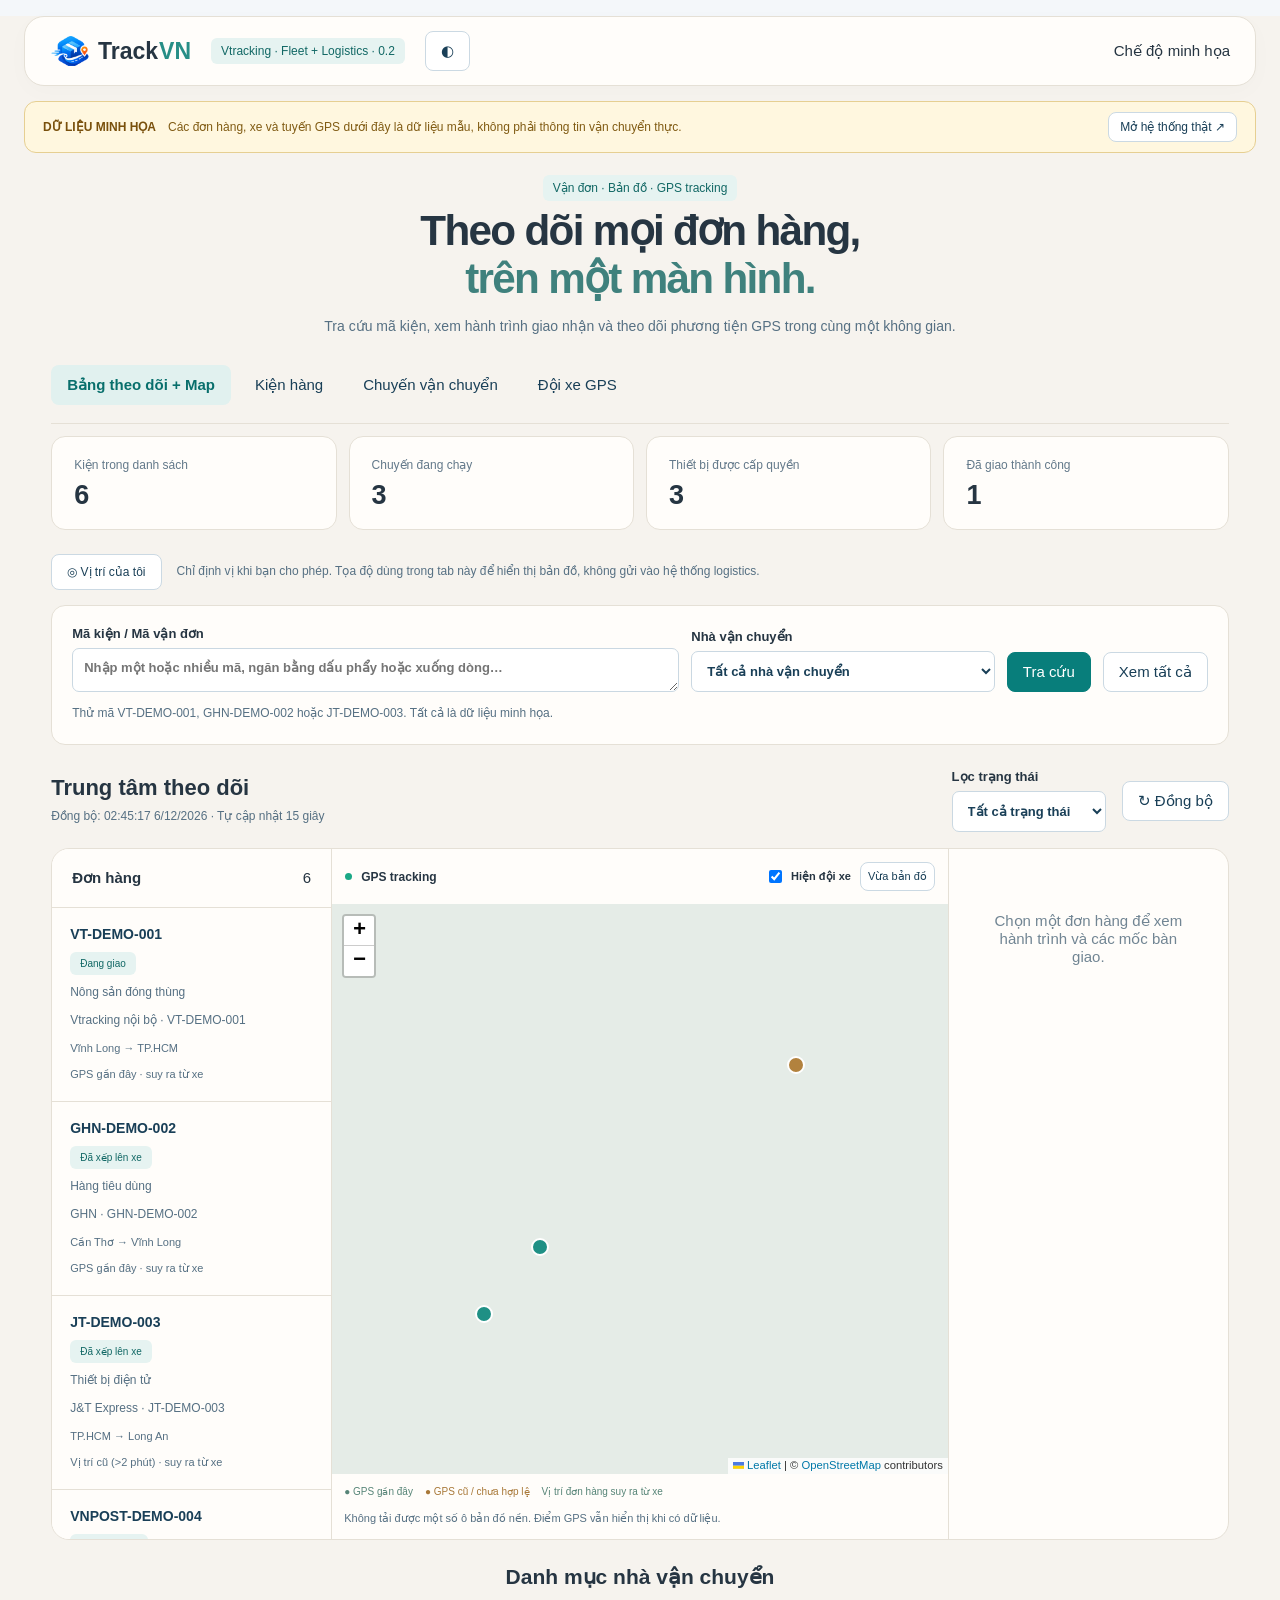
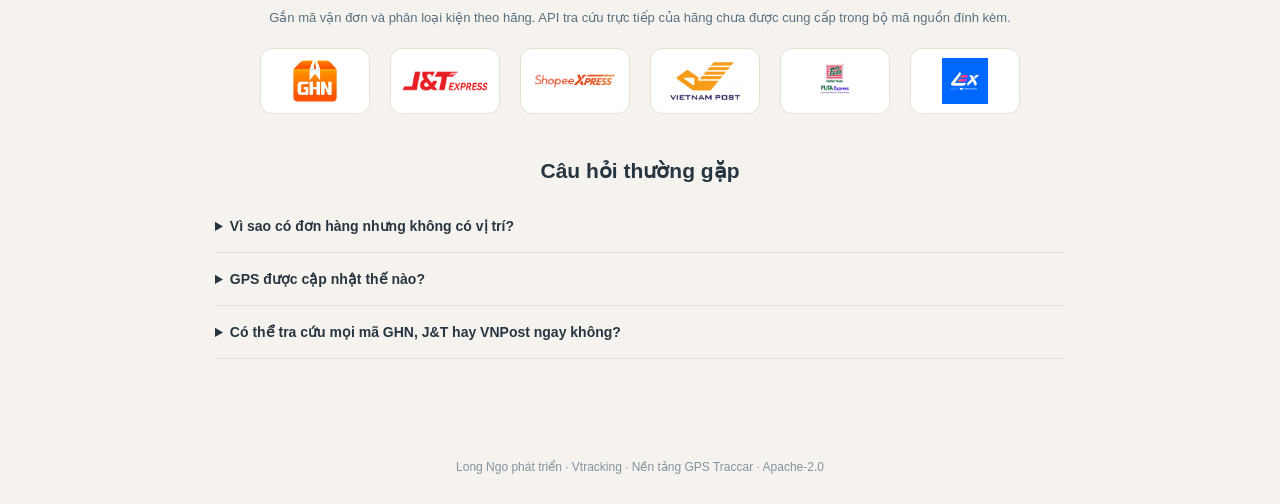
==== commit 5f872f81: "fix: version stylesheet URL to invalidate stale Pages marker styling" ====
--- a/index.html
+++ b/index.html
@@ -1,5 +1,5 @@
 <!doctype html>
-<html lang="vi" class="pages"><head><meta charset="utf-8"><meta name="viewport" content="width=device-width,initial-scale=1"><title>Vtracking · TrackVN · GPS & Logistics</title><link rel="stylesheet" href="./fleet-logistics/static/style.css"><link rel="stylesheet" href="./fleet-logistics/static/vendor/leaflet/leaflet.css"><link rel="stylesheet" href="./fleet-logistics/static/board.css"><script src="./fleet-logistics/static/vendor/leaflet/leaflet.js" defer></script><script src="./fleet-logistics/pages/demo.js" defer></script><script src="./fleet-logistics/static/app.js" defer></script><script src="./fleet-logistics/static/board.js" defer></script><link rel="stylesheet" href="./fleet-logistics/pages/pages.css"><script src="./fleet-logistics/pages/pages.js" defer></script><meta name="description" content="Vtracking: giao diện theo dõi vận đơn, bản đồ và GPS. Bản trình diễn công khai."></head>
+<html lang="vi" class="pages"><head><meta charset="utf-8"><meta name="viewport" content="width=device-width,initial-scale=1"><title>Vtracking · TrackVN · GPS & Logistics</title><link rel="stylesheet" href="./fleet-logistics/static/style.css?v=0.2.1"><link rel="stylesheet" href="./fleet-logistics/static/vendor/leaflet/leaflet.css"><link rel="stylesheet" href="./fleet-logistics/static/board.css"><script src="./fleet-logistics/static/vendor/leaflet/leaflet.js" defer></script><script src="./fleet-logistics/pages/demo.js" defer></script><script src="./fleet-logistics/static/app.js" defer></script><script src="./fleet-logistics/static/board.js" defer></script><link rel="stylesheet" href="./fleet-logistics/pages/pages.css"><script src="./fleet-logistics/pages/pages.js" defer></script><meta name="description" content="Vtracking: giao diện theo dõi vận đơn, bản đồ và GPS. Bản trình diễn công khai."></head>
 <body>
 <header><a class="brand" href="./"><img src="./fleet-logistics/static/brand/trackvn-icon.png" alt="" width="40" height="40">Track<span>VN</span></a><span class="badge">Vtracking · Fleet + Logistics · 0.2</span><button id="theme" aria-label="Đổi sáng tối">◐</button><div class="account"><span id="username"></span><button id="logout" hidden>Đăng xuất</button></div></header><div class="preview-banner"><strong>DỮ LIỆU MINH HỌA</strong><span>Các đơn hàng, xe và tuyến GPS dưới đây là dữ liệu mẫu, không phải thông tin vận chuyển thực.</span><button id="open-live">Mở hệ thống thật ↗</button></div>
 <div id="notice" role="status" aria-live="polite"></div>
--- a/fleet-logistics/static/style.css
+++ b/fleet-logistics/static/style.css
@@ -56,8 +56,8 @@
 #notice.visible{display:block}
 #map-panel{margin-top:24px}
 iframe{width:100%;height:400px;border:1px solid #dde7ee;border-radius:8px}
-svg{width:100%;background:#f0f7f7;border-radius:10px}
-svg path{stroke:#05847d;fill:none;stroke-width:2}
+#route{width:100%;background:#f0f7f7;border-radius:10px}
+#route path{stroke:#05847d;fill:none;stroke-width:2}
 footer{text-align:center;color:#8093a1;padding:30px;font-size:12px}
 [hidden]{display:none!important}
 :focus-visible{outline:3px solid #37bdb5;outline-offset:3px}
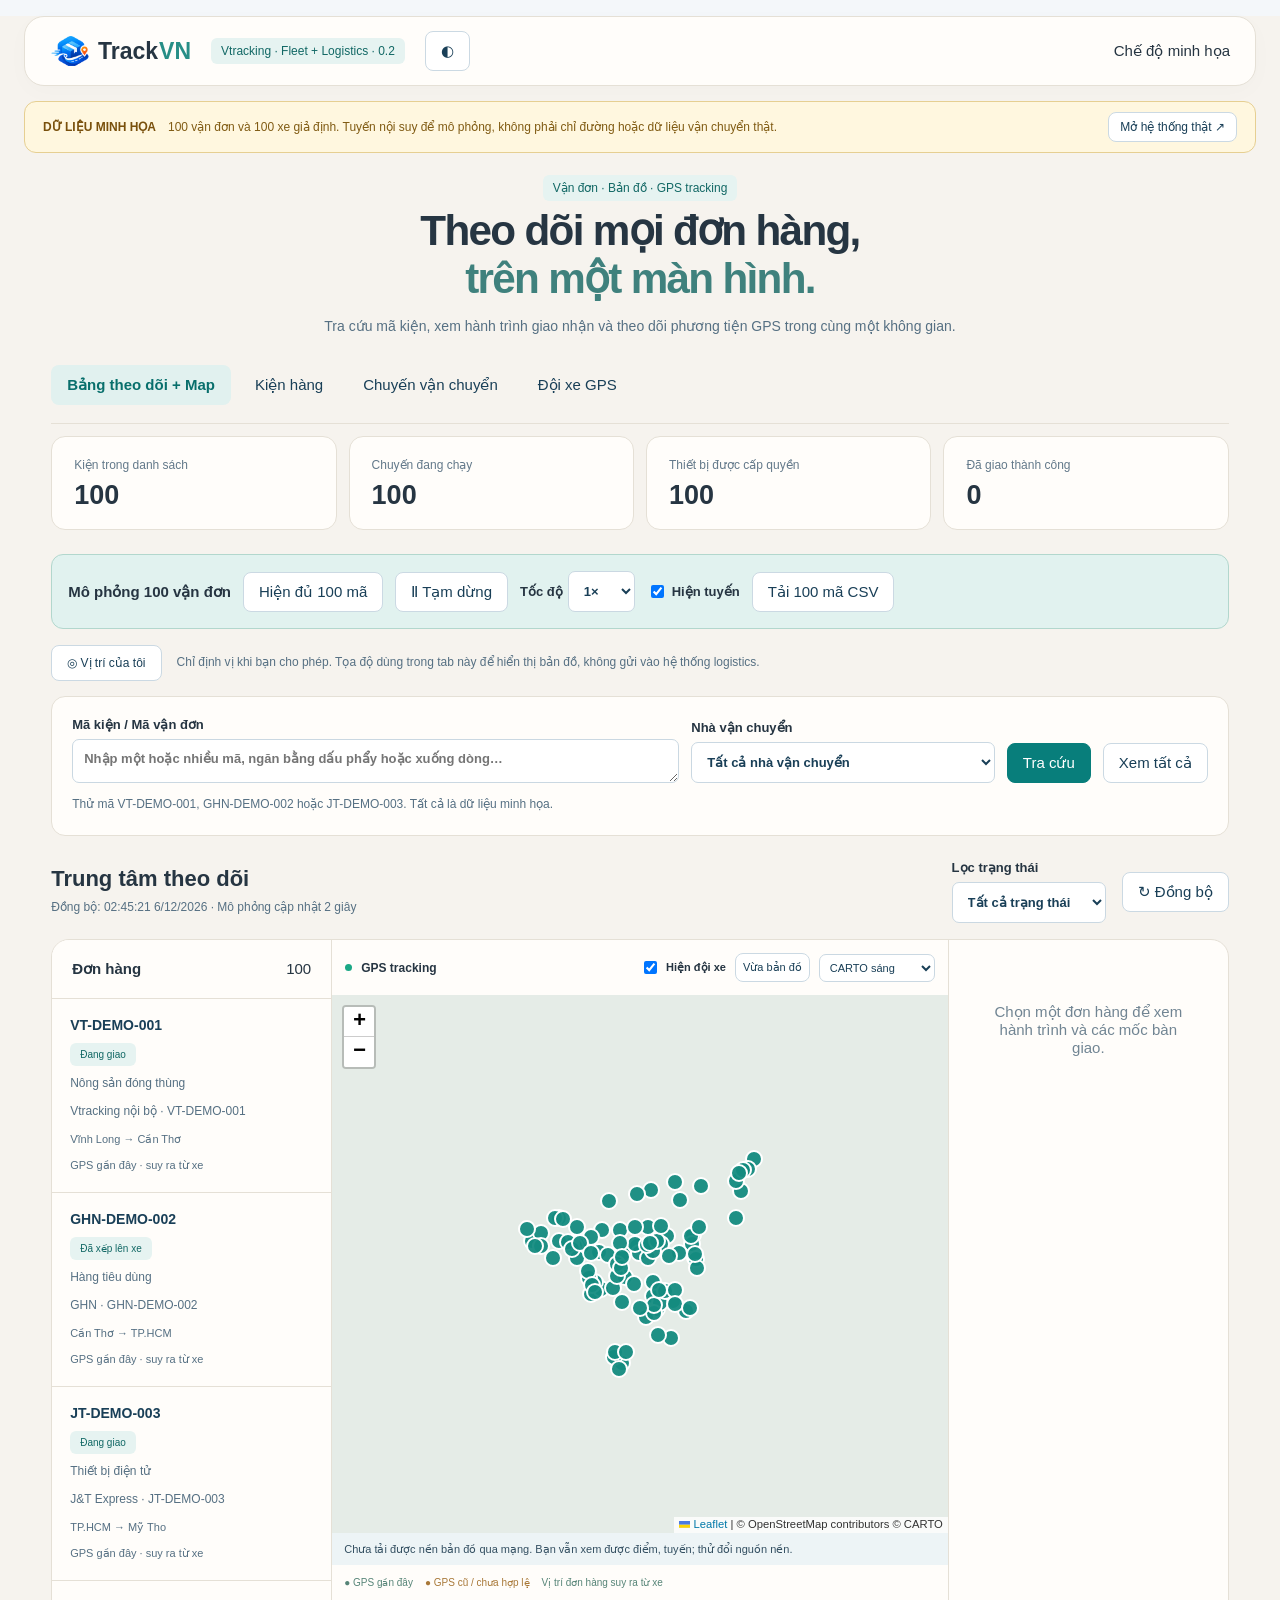
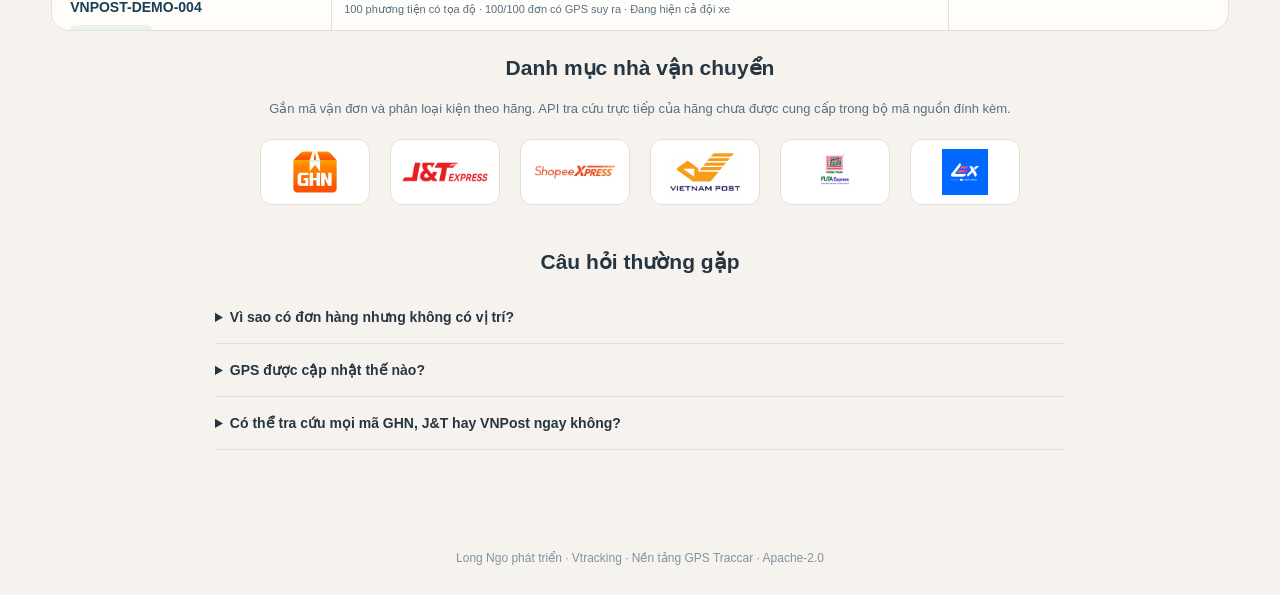
==== commit a64853e1: "feat: simulate 100 shipments with GPS routes and resilient map backgrounds" ====
--- a/index.html
+++ b/index.html
@@ -1,7 +1,7 @@
 <!doctype html>
-<html lang="vi" class="pages"><head><meta charset="utf-8"><meta name="viewport" content="width=device-width,initial-scale=1"><title>Vtracking · TrackVN · GPS & Logistics</title><link rel="stylesheet" href="./fleet-logistics/static/style.css?v=0.2.1"><link rel="stylesheet" href="./fleet-logistics/static/vendor/leaflet/leaflet.css"><link rel="stylesheet" href="./fleet-logistics/static/board.css"><script src="./fleet-logistics/static/vendor/leaflet/leaflet.js" defer></script><script src="./fleet-logistics/pages/demo.js" defer></script><script src="./fleet-logistics/static/app.js" defer></script><script src="./fleet-logistics/static/board.js" defer></script><link rel="stylesheet" href="./fleet-logistics/pages/pages.css"><script src="./fleet-logistics/pages/pages.js" defer></script><meta name="description" content="Vtracking: giao diện theo dõi vận đơn, bản đồ và GPS. Bản trình diễn công khai."></head>
+<html lang="vi" class="pages"><head><meta charset="utf-8"><meta name="viewport" content="width=device-width,initial-scale=1"><title>Vtracking · TrackVN · GPS & Logistics</title><link rel="stylesheet" href="./fleet-logistics/static/style.css?v=0.3.0"><link rel="stylesheet" href="./fleet-logistics/static/vendor/leaflet/leaflet.css?v=0.3.0"><link rel="stylesheet" href="./fleet-logistics/static/board.css?v=0.3.0"><script src="./fleet-logistics/static/vendor/leaflet/leaflet.js?v=0.3.0" defer></script><script src="./fleet-logistics/pages/demo.js?v=0.3.0" defer></script><script src="./fleet-logistics/static/app.js?v=0.3.0" defer></script><script src="./fleet-logistics/static/board.js?v=0.3.0" defer></script><link rel="stylesheet" href="./fleet-logistics/pages/pages.css?v=0.3.0"><script src="./fleet-logistics/pages/pages.js?v=0.3.0" defer></script><meta name="description" content="Vtracking: giao diện theo dõi vận đơn, bản đồ và GPS. Bản trình diễn công khai."></head>
 <body>
-<header><a class="brand" href="./"><img src="./fleet-logistics/static/brand/trackvn-icon.png" alt="" width="40" height="40">Track<span>VN</span></a><span class="badge">Vtracking · Fleet + Logistics · 0.2</span><button id="theme" aria-label="Đổi sáng tối">◐</button><div class="account"><span id="username"></span><button id="logout" hidden>Đăng xuất</button></div></header><div class="preview-banner"><strong>DỮ LIỆU MINH HỌA</strong><span>Các đơn hàng, xe và tuyến GPS dưới đây là dữ liệu mẫu, không phải thông tin vận chuyển thực.</span><button id="open-live">Mở hệ thống thật ↗</button></div>
+<header><a class="brand" href="./"><img src="./fleet-logistics/static/brand/trackvn-icon.png" alt="" width="40" height="40">Track<span>VN</span></a><span class="badge">Vtracking · Fleet + Logistics · 0.2</span><button id="theme" aria-label="Đổi sáng tối">◐</button><div class="account"><span id="username"></span><button id="logout" hidden>Đăng xuất</button></div></header><div class="preview-banner"><strong>DỮ LIỆU MINH HỌA</strong><span>100 vận đơn và 100 xe giả định. Tuyến nội suy để mô phỏng, không phải chỉ đường hoặc dữ liệu vận chuyển thật.</span><button id="open-live">Mở hệ thống thật ↗</button></div>
 <div id="notice" role="status" aria-live="polite"></div>
 <section class="hero"><span class="badge">Vận đơn · Bản đồ · GPS tracking</span><h1>Theo dõi mọi đơn hàng,<br><span>trên một màn hình.</span></h1><p>Tra cứu mã kiện, xem hành trình giao nhận và theo dõi phương tiện GPS trong cùng một không gian.</p></section><section id="login" class="login card"><p class="eyebrow">TRUNG TÂM ĐIỀU HÀNH</p><h1>Mỗi chuyến đi.<br>Mỗi lần bàn giao.</h1><p>Theo dõi đội xe và quản lý hành trình kiện hàng bằng tài khoản Traccar của bạn.</p><form id="login-form"><label>Email<input name="email" type="email" autocomplete="username" required></label><label>Mật khẩu<input name="password" type="password" autocomplete="current-password" required></label><label>Mã xác thực hai bước (nếu có)<input name="code" inputmode="numeric" pattern="[0-9]{6}" maxlength="6" autocomplete="one-time-code"></label><button class="primary">Đăng nhập</button></form><small>Dữ liệu GPS lấy từ Traccar. Dữ liệu logistics được lưu riêng trên máy chủ.</small></section>
 <main id="workspace" hidden>
@@ -9,7 +9,7 @@
 <section id="management-intro" class="intro"><div><p class="eyebrow">VTRACKING OPERATIONS</p><h1 id="title">Kiện hàng</h1><p id="subtitle">Từ tiếp nhận đến giao thành công — lịch sử bàn giao rõ ràng.</p></div><button id="refresh">Làm mới</button></section>
 <div class="metrics"><div class="card"><span>Kiện trong danh sách</span><strong id="count-shipments">0</strong></div><div class="card"><span>Chuyến đang chạy</span><strong id="count-trips">0</strong></div><div class="card"><span>Thiết bị được cấp quyền</span><strong id="count-fleet">0</strong></div><div class="card"><span>Đã giao thành công</span><strong id="count-delivered">0</strong></div></div>
 <section id="management-list" class="card content"><div class="toolbar"><label class="search">Tìm kiếm<input id="search" placeholder="Mã kiện, chuyến, tên xe…" type="search"></label><button id="create" class="primary">+ Tạo kiện hàng</button></div><div id="list"></div><small id="list-note">Hiển thị dữ liệu thuộc tài khoản đang đăng nhập.</small></section>
-<section id="tracking-board"><div class="personal-controls"><button id="personal-gps">◎ Vị trí của tôi</button><p id="personal-status">Chỉ định vị khi bạn cho phép. Tọa độ dùng trong tab này để hiển thị bản đồ, không gửi vào hệ thống logistics.</p></div>
+<section id="tracking-board"><div class="demo-controls"><strong>Mô phỏng 100 vận đơn</strong><button id="demo-all">Hiện đủ 100 mã</button><button id="demo-pause">Ⅱ Tạm dừng</button><label>Tốc độ <select id="demo-speed"><option value="1">1×</option><option value="3">3×</option><option value="10">10×</option></select></label><label><input id="demo-routes" type="checkbox" checked> Hiện tuyến</label><button id="demo-codes">Tải 100 mã CSV</button></div><div class="personal-controls"><button id="personal-gps">◎ Vị trí của tôi</button><p id="personal-status">Chỉ định vị khi bạn cho phép. Tọa độ dùng trong tab này để hiển thị bản đồ, không gửi vào hệ thống logistics.</p></div>
 <div class="lookup card"><form id="lookup-form"><label>Mã kiện / Mã vận đơn<textarea id="lookup-codes" rows="1" placeholder="Nhập một hoặc nhiều mã, ngăn bằng dấu phẩy hoặc xuống dòng…"></textarea></label><label>Nhà vận chuyển<select id="lookup-carrier"><option value="auto">Tất cả nhà vận chuyển</option><option value="local">Vtracking nội bộ</option><option value="ghn">GHN</option><option value="jt">J&amp;T Express</option><option value="spx">Shopee Express</option><option value="vnpost">VNPost</option><option value="futa">Futa</option><option value="lex">LEX VN</option></select></label><button class="primary">Tra cứu</button><button type="button" id="lookup-reset">Xem tất cả</button></form><p id="lookup-result" role="status">Thử mã VT-DEMO-001, GHN-DEMO-002 hoặc JT-DEMO-003. Tất cả là dữ liệu minh họa.</p></div>
 <div class="board-toolbar"><div><h2>Trung tâm theo dõi</h2><p id="board-updated">Đang đồng bộ dữ liệu…</p></div><label>Lọc trạng thái<select id="board-status"><option value="all">Tất cả trạng thái</option><option value="moving">Đang vận chuyển</option><option value="created">Mới tạo</option><option value="received">Đã tiếp nhận</option><option value="unloaded">Đã dỡ hàng</option><option value="delivered">Đã giao</option><option value="delivery_failed">Giao thất bại</option><option value="returned">Đã hoàn</option></select></label><button id="board-refresh">↻ Đồng bộ</button></div>
 <div class="tracking-grid"><aside class="parcel-column"><div class="column-title"><strong>Đơn hàng</strong><span id="board-count"></span></div><div id="parcel-list"></div></aside><section class="map-column"><div class="map-toolbar"><span class="live-dot"></span><strong>GPS tracking</strong><label><input id="show-fleet" type="checkbox" checked> Hiện đội xe</label><button id="map-fit">Vừa bản đồ</button></div><div id="live-map" aria-label="Bản đồ theo dõi đơn hàng và GPS"></div><div class="map-legend"><span>● GPS gần đây</span><span>● GPS cũ / chưa hợp lệ</span><span>Vị trí đơn hàng suy ra từ xe</span></div><p id="map-health">Không có tọa độ thì không đặt điểm giả trên bản đồ.</p></section><aside id="tracking-detail" class="tracking-detail"><div class="empty">Chọn một đơn hàng để xem hành trình và các mốc bàn giao.</div></aside></div>
--- a/fleet-logistics/static/board.css
+++ b/fleet-logistics/static/board.css
@@ -1 +1,3 @@
 :root{--paper:#f6f3ee;--surface:#fffdfa;--ink:#263542;--line:#e5e0d6;--soft:#eeebe4;--accent:#258b81}body{background:var(--paper);color:var(--ink)}header{margin:16px auto 0;border:1px solid var(--line);border-radius:20px;max-width:1440px;width:calc(100% - 48px);background:var(--surface);min-height:70px;padding:14px 25px;box-shadow:0 6px 25px #47351205}.brand{display:flex;align-items:center;gap:8px;font-size:23px;color:#263542}.brand img{object-fit:contain}.brand span{color:#278e86;margin-left:-7px}.hero{text-align:center;padding:44px 16px 24px}.hero h1{font-size:clamp(32px,4vw,54px);line-height:1.14;letter-spacing:-1.7px}.hero h1 span{color:#3f817d}.hero p{max-width:650px;margin:16px auto;font-size:16px}.login{margin:16px auto 50px}.login h1{font-size:27px}.card{background:var(--surface);border-color:var(--line)}main{max-width:1600px;padding-top:5px}main nav{border-color:var(--line);margin-bottom:20px}.metrics{gap:12px;margin-top:20px}.metrics .card{padding:18px 22px}.metrics strong{font-size:27px;margin-top:8px}.lookup{padding:20px}.lookup form{display:grid;grid-template-columns:2fr 1fr auto auto;align-items:end;gap:12px}.lookup textarea{min-height:44px;max-height:120px;resize:vertical;padding:11px}.lookup p{font-size:12px;margin:12px 0 0}.board-toolbar{display:flex;align-items:center;gap:16px;padding:24px 0 16px}.board-toolbar>div{margin-right:auto}.board-toolbar h2{margin:0;font-size:22px}.board-toolbar p{margin:6px 0 0;font-size:12px}.tracking-grid{display:grid;grid-template-columns:280px minmax(330px,1fr) 280px;border:1px solid var(--line);border-radius:18px;background:var(--surface);overflow:hidden;min-height:600px}.parcel-column{border-right:1px solid var(--line);max-height:690px;overflow:auto}.column-title{display:flex;justify-content:space-between;padding:20px;border-bottom:1px solid var(--line);position:sticky;top:0;background:var(--surface);z-index:1}.parcel{display:block;width:100%;border:0;border-bottom:1px solid var(--line);border-radius:0;text-align:left;padding:18px;background:var(--surface)}.parcel:hover,.parcel.active{background:#e7f2ed;box-shadow:inset 3px 0 #228f7c}.parcel strong{display:block;margin-bottom:10px;font-size:14px}.parcel p{font-size:12px;margin:8px 0}.parcel small{font-size:11px;margin:8px 0 0}.parcel .pill{font-size:10px;display:inline-block}.map-column{min-width:0;display:flex;flex-direction:column}.map-toolbar{display:flex;gap:9px;align-items:center;padding:13px;font-size:12px;flex-wrap:wrap}.map-toolbar label{display:flex;align-items:center;gap:6px;margin-left:auto;font-size:11px}.map-toolbar input{width:auto}.map-toolbar button{font-size:11px;padding:7px}.live-dot{width:7px;height:7px;background:#1ba886;border-radius:50%}#live-map{min-height:450px;flex:1;background:#e5ece7;z-index:0}.map-legend{display:flex;flex-wrap:wrap;gap:12px;padding:12px;font-size:10px;color:#568477}.map-legend span:nth-child(2){color:#a87838}#map-health{font-size:11px;padding:0 12px;margin:0 0 12px}.tracking-detail{border-left:1px solid var(--line);padding:18px;max-height:690px;overflow:auto}.tracking-detail h3{font-size:17px;margin:5px 0 12px}.tracking-detail p{font-size:12px}.tracking-detail .timeline{margin-top:20px}.tracking-detail .timeline li{padding-left:14px;padding-bottom:13px}.tracking-detail .timeline strong{font-size:12px}.tracking-detail .timeline p{font-size:11px}.carrier-strip{margin-top:45px;text-align:center}.carrier-strip p{font-size:13px}.carrier-logos{display:flex;justify-content:center;gap:20px;flex-wrap:wrap;margin:20px auto}.carrier-logos img{width:110px;height:66px;object-fit:contain;background:white;border:1px solid var(--line);border-radius:12px;padding:9px}.faq{max-width:850px;margin:45px auto}.faq h2{text-align:center}.faq details{border-bottom:1px solid var(--line);padding:18px 0;font-size:14px}.faq summary{cursor:pointer;font-weight:600}.faq p{font-size:13px}.map-popup{color:#18364b;font-size:12px}.map-popup strong{display:block;margin-bottom:5px}.dark{--paper:#17232b;--surface:#21313a;--ink:#e2e9ed;--line:#374852;--soft:#2a3d47}.dark .hero h1 span{color:#75c4b9}.dark p,.dark small{color:#acbbc2}.dark header,.dark .brand,.dark .brand span{color:#e3e9ed}.dark input,.dark select,.dark textarea,.dark button{background:#263b47;color:#e2ecef;border-color:#45606f}.dark .primary{background:#167f79}.dark .parcel.active,.dark .parcel:hover{background:#2a4949}.dark nav button{color:#d8e3e8}.dark th{background:#29414b;color:#cadce3}.dark td{border-color:#374852}.dark dialog{background:#21313a;color:#e2e9ed}.dark .selected{background:#2a4949!important;color:#b1eee3}.dark .metrics span{color:#a9c1cf}.dark .pill{background:#28544e;color:#c8f3e6}.dark .pill.warning{background:#64512e;color:#ffe4b3}@media(min-width:1500px){.tracking-grid{grid-template-columns:310px minmax(400px,1fr) 310px}}@media(max-width:1150px){.tracking-grid{grid-template-columns:260px minmax(320px,1fr)}.tracking-detail{grid-column:1/-1;border-left:0;border-top:1px solid var(--line);max-height:350px}.lookup form{grid-template-columns:2fr 1fr}.hero{padding-top:32px}}@media(max-width:700px){header{width:calc(100% - 24px);padding:12px;gap:8px}.hero{padding-top:30px}.hero p{font-size:14px}.hero h1{letter-spacing:-1px}.login{margin:10px 16px 30px}.metrics{gap:8px}.metrics .card{padding:14px}.lookup form{grid-template-columns:1fr 1fr}.lookup form>label:first-child{grid-column:1/-1}.lookup form>label:nth-child(2){grid-column:1/-1}.board-toolbar{flex-wrap:wrap;gap:12px}.board-toolbar>div{width:100%}.tracking-grid{display:flex;flex-direction:column}.map-column{order:0}.parcel-column{order:1;border:0;border-top:1px solid var(--line);max-height:330px}.tracking-detail{order:2;max-height:none}.map-toolbar{gap:6px}#live-map{height:360px;min-height:360px;flex:auto}.carrier-logos{gap:8px}.carrier-logos img{width:90px;height:54px}.brand{font-size:20px}.badge{font-size:10px}}
+
+#map-source{width:auto;max-width:160px;font-size:11px;padding:6px}#tile-health{font-size:11px;padding:7px 12px;margin:0;background:#edf4f6;color:#334f61}#live-map .leaflet-tile{max-width:none!important;max-height:none!important}#live-map .leaflet-overlay-pane svg{background:transparent;border-radius:0}
--- a/fleet-logistics/pages/pages.css
+++ b/fleet-logistics/pages/pages.css
@@ -1 +1,3 @@
 .pages .hero{padding:25px 16px 12px}.pages .hero h1{font-size:clamp(27px,3.3vw,43px);margin:12px 0}.pages .hero p{margin:10px auto;font-size:14px}.pages .account #logout{display:none!important}.pages .login{display:none!important}.preview-banner{max-width:1440px;margin:15px auto 0;padding:10px 18px;border:1px solid #e6cf92;background:#fff7df;border-radius:12px;color:#805b13;font-size:12px;width:calc(100% - 48px);display:flex;align-items:center;gap:12px;flex-wrap:wrap}.preview-banner strong{color:#79500c}.preview-banner button{margin-left:auto;font-size:12px;padding:7px 11px}.personal-controls{display:flex;align-items:center;gap:15px;margin-bottom:15px;font-size:12px}.personal-controls p{margin:0}.dark .preview-banner{background:#423c2a;color:#f1dcab;border-color:#695b32}.dark .preview-banner strong{color:#ffe4a2}.pages .metrics{margin-top:8px}.pages main nav{margin-bottom:12px}.pages .carrier-strip{margin-top:25px}@media(max-width:700px){.preview-banner{width:calc(100% - 24px)}.personal-controls{align-items:flex-start;flex-direction:column;gap:8px}.pages .hero{padding-top:20px}}
+
+.demo-controls{display:flex;align-items:center;gap:12px;flex-wrap:wrap;padding:16px;background:#e1f2ef;border:1px solid #b2d7cd;border-radius:12px;margin:16px 0}.demo-controls label{display:flex;align-items:center;gap:5px}.demo-controls input,.demo-controls select{width:auto}.demo-place{font-size:11px;font-weight:700;color:#244859;text-shadow:0 1px white,1px 0 white,-1px 0 white,0 -1px white;white-space:nowrap;pointer-events:none}.dark .demo-controls{background:#24433f}
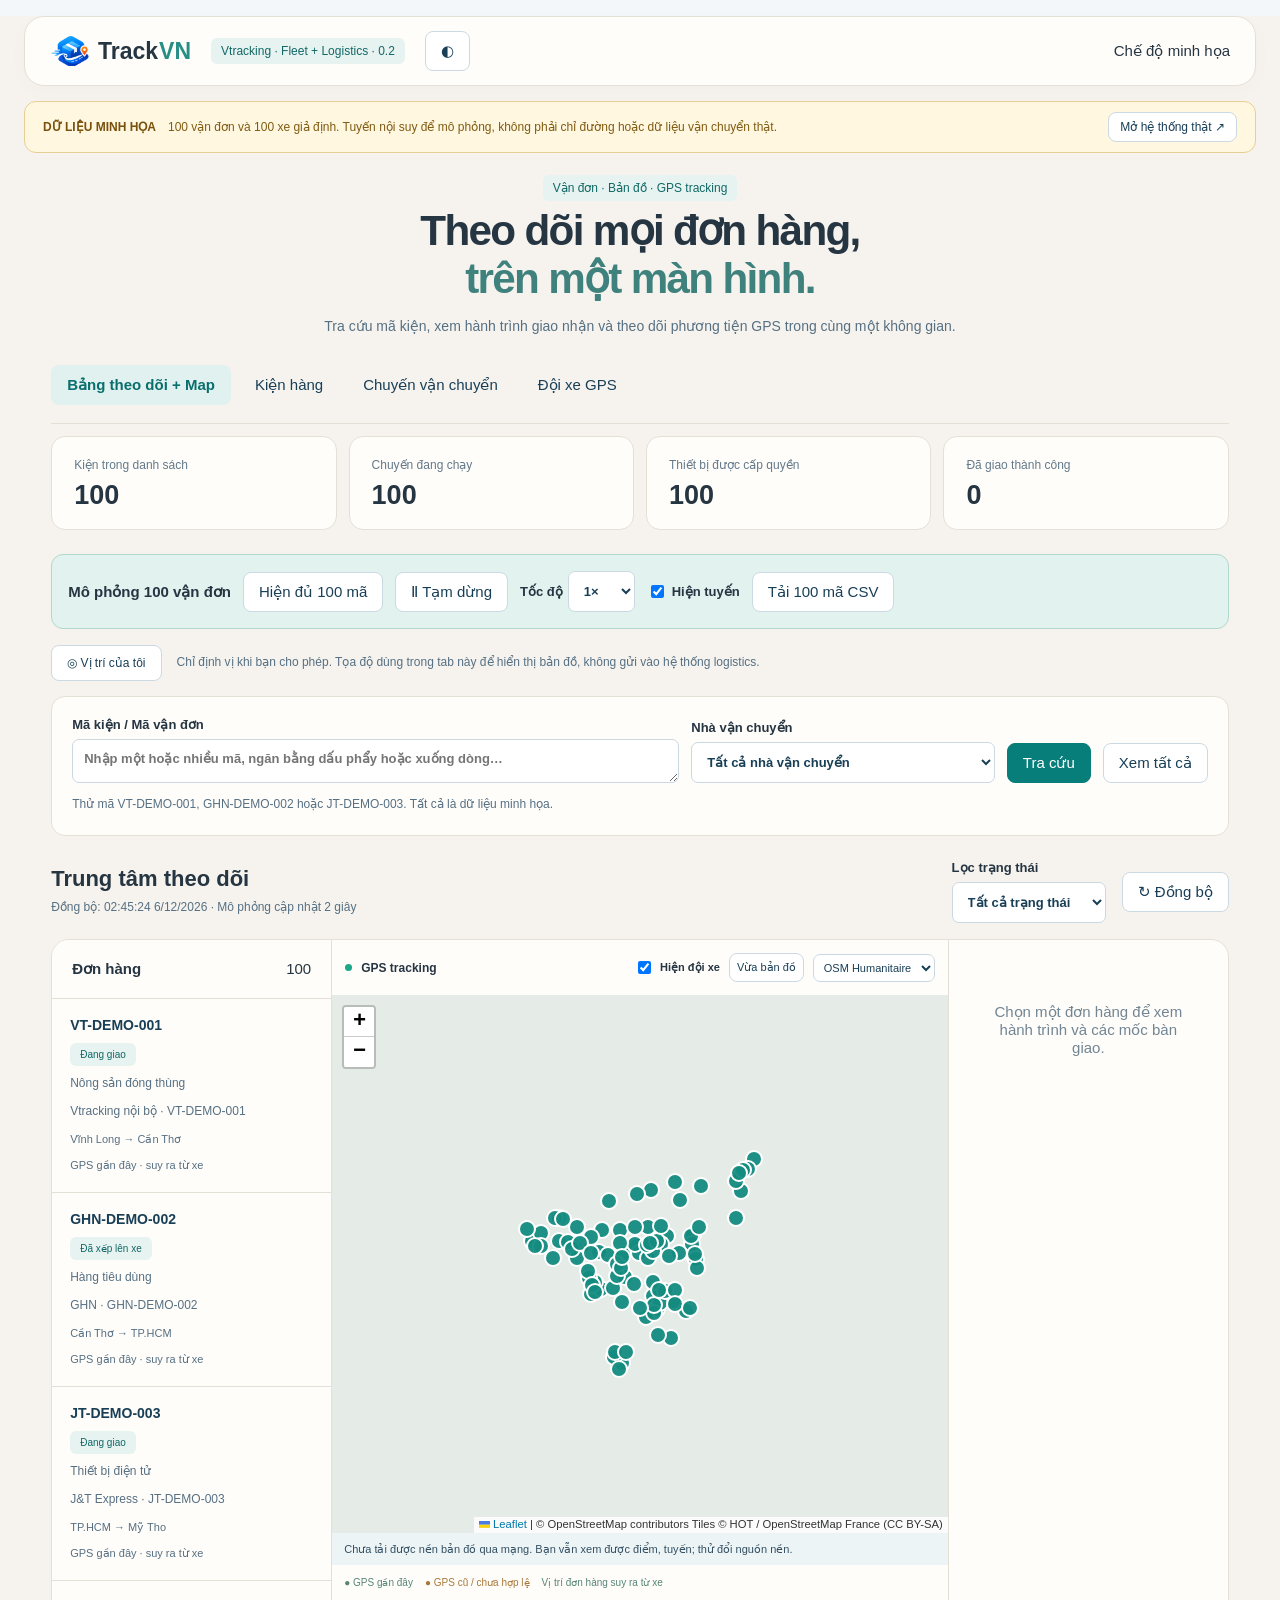
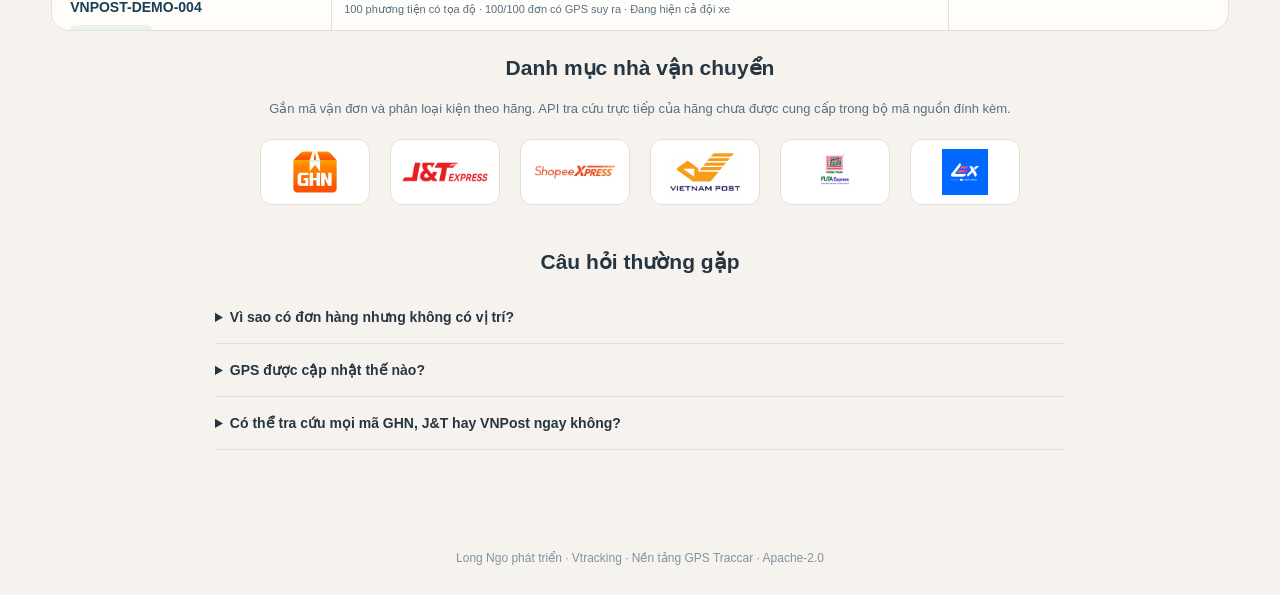
==== commit 7d75b736: "fix: replace key-required fallback tiles with OSM Humanitarian" ====
--- a/index.html
+++ b/index.html
@@ -1,5 +1,5 @@
 <!doctype html>
-<html lang="vi" class="pages"><head><meta charset="utf-8"><meta name="viewport" content="width=device-width,initial-scale=1"><title>Vtracking · TrackVN · GPS & Logistics</title><link rel="stylesheet" href="./fleet-logistics/static/style.css?v=0.3.0"><link rel="stylesheet" href="./fleet-logistics/static/vendor/leaflet/leaflet.css?v=0.3.0"><link rel="stylesheet" href="./fleet-logistics/static/board.css?v=0.3.0"><script src="./fleet-logistics/static/vendor/leaflet/leaflet.js?v=0.3.0" defer></script><script src="./fleet-logistics/pages/demo.js?v=0.3.0" defer></script><script src="./fleet-logistics/static/app.js?v=0.3.0" defer></script><script src="./fleet-logistics/static/board.js?v=0.3.0" defer></script><link rel="stylesheet" href="./fleet-logistics/pages/pages.css?v=0.3.0"><script src="./fleet-logistics/pages/pages.js?v=0.3.0" defer></script><meta name="description" content="Vtracking: giao diện theo dõi vận đơn, bản đồ và GPS. Bản trình diễn công khai."></head>
+<html lang="vi" class="pages"><head><meta charset="utf-8"><meta name="viewport" content="width=device-width,initial-scale=1"><title>Vtracking · TrackVN · GPS & Logistics</title><link rel="stylesheet" href="./fleet-logistics/static/style.css?v=0.3.1"><link rel="stylesheet" href="./fleet-logistics/static/vendor/leaflet/leaflet.css?v=0.3.1"><link rel="stylesheet" href="./fleet-logistics/static/board.css?v=0.3.1"><script src="./fleet-logistics/static/vendor/leaflet/leaflet.js?v=0.3.1" defer></script><script src="./fleet-logistics/pages/demo.js?v=0.3.1" defer></script><script src="./fleet-logistics/static/app.js?v=0.3.1" defer></script><script src="./fleet-logistics/static/board.js?v=0.3.1" defer></script><link rel="stylesheet" href="./fleet-logistics/pages/pages.css?v=0.3.1"><script src="./fleet-logistics/pages/pages.js?v=0.3.1" defer></script><meta name="description" content="Vtracking: giao diện theo dõi vận đơn, bản đồ và GPS. Bản trình diễn công khai."></head>
 <body>
 <header><a class="brand" href="./"><img src="./fleet-logistics/static/brand/trackvn-icon.png" alt="" width="40" height="40">Track<span>VN</span></a><span class="badge">Vtracking · Fleet + Logistics · 0.2</span><button id="theme" aria-label="Đổi sáng tối">◐</button><div class="account"><span id="username"></span><button id="logout" hidden>Đăng xuất</button></div></header><div class="preview-banner"><strong>DỮ LIỆU MINH HỌA</strong><span>100 vận đơn và 100 xe giả định. Tuyến nội suy để mô phỏng, không phải chỉ đường hoặc dữ liệu vận chuyển thật.</span><button id="open-live">Mở hệ thống thật ↗</button></div>
 <div id="notice" role="status" aria-live="polite"></div>
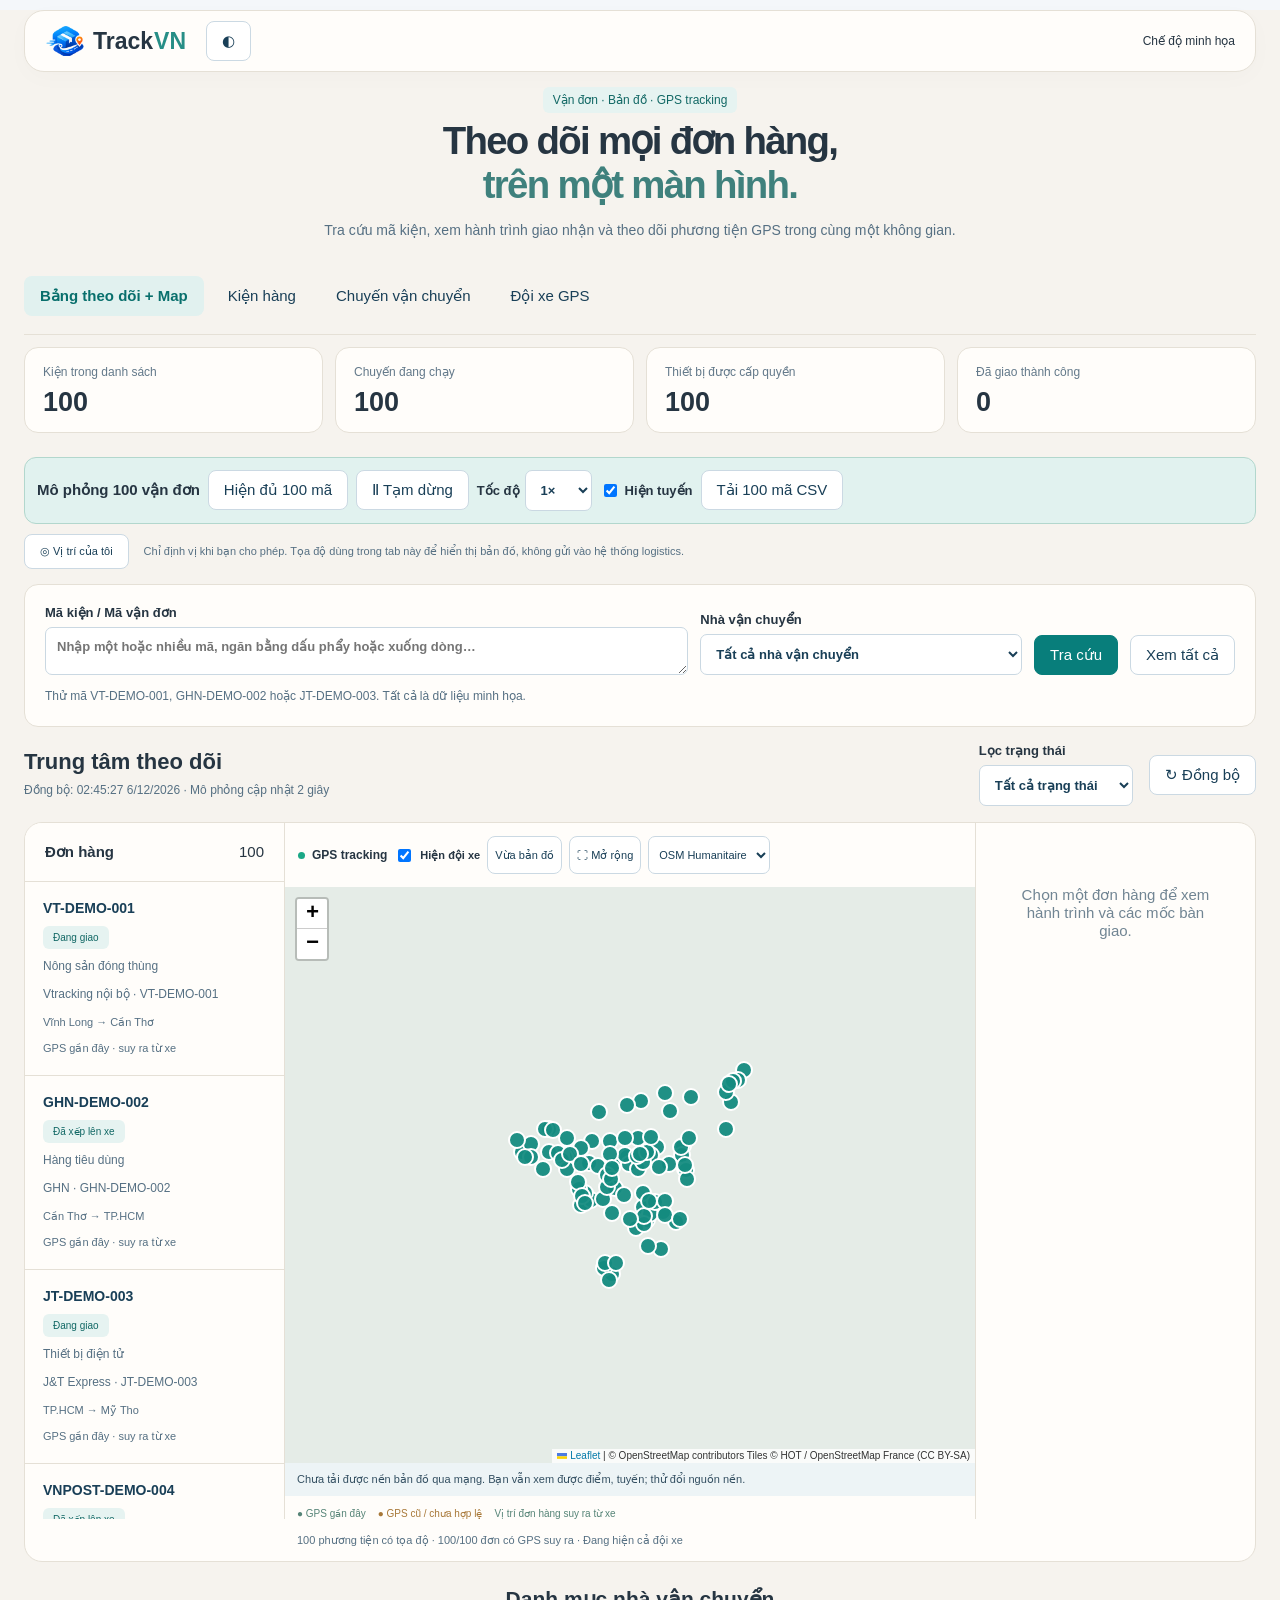
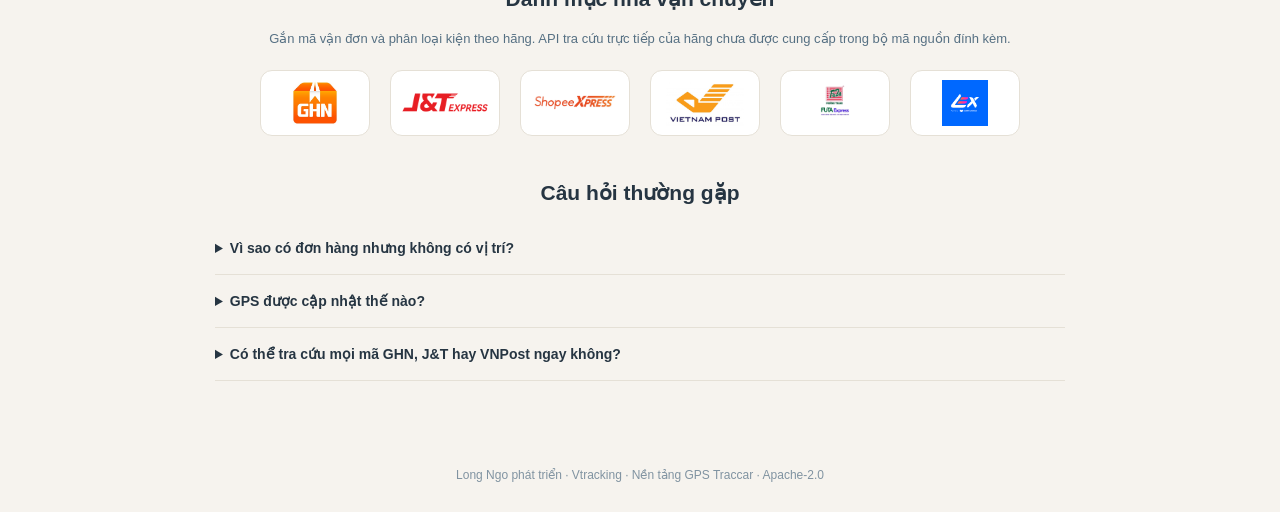
==== commit e7efb46a: "feat: integrate Vietflex maps and responsive tracking workspace" ====
--- a/index.html
+++ b/index.html
@@ -1,7 +1,7 @@
 <!doctype html>
-<html lang="vi" class="pages"><head><meta charset="utf-8"><meta name="viewport" content="width=device-width,initial-scale=1"><title>Vtracking · TrackVN · GPS & Logistics</title><link rel="stylesheet" href="./fleet-logistics/static/style.css?v=0.3.1"><link rel="stylesheet" href="./fleet-logistics/static/vendor/leaflet/leaflet.css?v=0.3.1"><link rel="stylesheet" href="./fleet-logistics/static/board.css?v=0.3.1"><script src="./fleet-logistics/static/vendor/leaflet/leaflet.js?v=0.3.1" defer></script><script src="./fleet-logistics/pages/demo.js?v=0.3.1" defer></script><script src="./fleet-logistics/static/app.js?v=0.3.1" defer></script><script src="./fleet-logistics/static/board.js?v=0.3.1" defer></script><link rel="stylesheet" href="./fleet-logistics/pages/pages.css?v=0.3.1"><script src="./fleet-logistics/pages/pages.js?v=0.3.1" defer></script><meta name="description" content="Vtracking: giao diện theo dõi vận đơn, bản đồ và GPS. Bản trình diễn công khai."></head>
+<html lang="vi" class="pages"><head><meta charset="utf-8"><meta name="viewport" content="width=device-width,initial-scale=1"><title>Vtracking · TrackVN · GPS & Logistics</title><link rel="stylesheet" href="./fleet-logistics/static/style.css?v=0.4.0"><link rel="stylesheet" href="./fleet-logistics/static/vendor/leaflet/leaflet.css?v=0.4.0"><link rel="stylesheet" href="./fleet-logistics/static/board.css?v=0.4.0"><script src="./fleet-logistics/static/vendor/leaflet/leaflet.js?v=0.4.0" defer></script><link rel="stylesheet" href="https://cdn.jsdelivr.net/gh/Vietflexmap/VN@6144d565fcf236727577ab3c4471bbe49f86892f/dist/vietflex.css"><script src="https://cdn.jsdelivr.net/gh/Vietflexmap/VN@6144d565fcf236727577ab3c4471bbe49f86892f/dist/vietflex.js" defer></script><script src="./fleet-logistics/static/map-api.js?v=0.4.0" defer></script><script src="./fleet-logistics/pages/demo.js?v=0.4.0" defer></script><script src="./fleet-logistics/static/app.js?v=0.4.0" defer></script><script src="./fleet-logistics/static/board.js?v=0.4.0" defer></script><link rel="stylesheet" href="./fleet-logistics/pages/pages.css?v=0.4.0"><script src="./fleet-logistics/pages/pages.js?v=0.4.0" defer></script><meta name="description" content="Vtracking: giao diện theo dõi vận đơn, bản đồ và GPS. Bản trình diễn công khai."></head>
 <body>
-<header><a class="brand" href="./"><img src="./fleet-logistics/static/brand/trackvn-icon.png" alt="" width="40" height="40">Track<span>VN</span></a><span class="badge">Vtracking · Fleet + Logistics · 0.2</span><button id="theme" aria-label="Đổi sáng tối">◐</button><div class="account"><span id="username"></span><button id="logout" hidden>Đăng xuất</button></div></header><div class="preview-banner"><strong>DỮ LIỆU MINH HỌA</strong><span>100 vận đơn và 100 xe giả định. Tuyến nội suy để mô phỏng, không phải chỉ đường hoặc dữ liệu vận chuyển thật.</span><button id="open-live">Mở hệ thống thật ↗</button></div>
+<header><a class="brand" href="./"><img src="./fleet-logistics/static/brand/trackvn-icon.png" alt="" width="40" height="40">Track<span>VN</span></a><button id="theme" aria-label="Đổi sáng tối">◐</button><div class="account"><span id="username"></span><button id="logout" hidden>Đăng xuất</button></div></header>
 <div id="notice" role="status" aria-live="polite"></div>
 <section class="hero"><span class="badge">Vận đơn · Bản đồ · GPS tracking</span><h1>Theo dõi mọi đơn hàng,<br><span>trên một màn hình.</span></h1><p>Tra cứu mã kiện, xem hành trình giao nhận và theo dõi phương tiện GPS trong cùng một không gian.</p></section><section id="login" class="login card"><p class="eyebrow">TRUNG TÂM ĐIỀU HÀNH</p><h1>Mỗi chuyến đi.<br>Mỗi lần bàn giao.</h1><p>Theo dõi đội xe và quản lý hành trình kiện hàng bằng tài khoản Traccar của bạn.</p><form id="login-form"><label>Email<input name="email" type="email" autocomplete="username" required></label><label>Mật khẩu<input name="password" type="password" autocomplete="current-password" required></label><label>Mã xác thực hai bước (nếu có)<input name="code" inputmode="numeric" pattern="[0-9]{6}" maxlength="6" autocomplete="one-time-code"></label><button class="primary">Đăng nhập</button></form><small>Dữ liệu GPS lấy từ Traccar. Dữ liệu logistics được lưu riêng trên máy chủ.</small></section>
 <main id="workspace" hidden>
@@ -12,10 +12,10 @@
 <section id="tracking-board"><div class="demo-controls"><strong>Mô phỏng 100 vận đơn</strong><button id="demo-all">Hiện đủ 100 mã</button><button id="demo-pause">Ⅱ Tạm dừng</button><label>Tốc độ <select id="demo-speed"><option value="1">1×</option><option value="3">3×</option><option value="10">10×</option></select></label><label><input id="demo-routes" type="checkbox" checked> Hiện tuyến</label><button id="demo-codes">Tải 100 mã CSV</button></div><div class="personal-controls"><button id="personal-gps">◎ Vị trí của tôi</button><p id="personal-status">Chỉ định vị khi bạn cho phép. Tọa độ dùng trong tab này để hiển thị bản đồ, không gửi vào hệ thống logistics.</p></div>
 <div class="lookup card"><form id="lookup-form"><label>Mã kiện / Mã vận đơn<textarea id="lookup-codes" rows="1" placeholder="Nhập một hoặc nhiều mã, ngăn bằng dấu phẩy hoặc xuống dòng…"></textarea></label><label>Nhà vận chuyển<select id="lookup-carrier"><option value="auto">Tất cả nhà vận chuyển</option><option value="local">Vtracking nội bộ</option><option value="ghn">GHN</option><option value="jt">J&amp;T Express</option><option value="spx">Shopee Express</option><option value="vnpost">VNPost</option><option value="futa">Futa</option><option value="lex">LEX VN</option></select></label><button class="primary">Tra cứu</button><button type="button" id="lookup-reset">Xem tất cả</button></form><p id="lookup-result" role="status">Thử mã VT-DEMO-001, GHN-DEMO-002 hoặc JT-DEMO-003. Tất cả là dữ liệu minh họa.</p></div>
 <div class="board-toolbar"><div><h2>Trung tâm theo dõi</h2><p id="board-updated">Đang đồng bộ dữ liệu…</p></div><label>Lọc trạng thái<select id="board-status"><option value="all">Tất cả trạng thái</option><option value="moving">Đang vận chuyển</option><option value="created">Mới tạo</option><option value="received">Đã tiếp nhận</option><option value="unloaded">Đã dỡ hàng</option><option value="delivered">Đã giao</option><option value="delivery_failed">Giao thất bại</option><option value="returned">Đã hoàn</option></select></label><button id="board-refresh">↻ Đồng bộ</button></div>
-<div class="tracking-grid"><aside class="parcel-column"><div class="column-title"><strong>Đơn hàng</strong><span id="board-count"></span></div><div id="parcel-list"></div></aside><section class="map-column"><div class="map-toolbar"><span class="live-dot"></span><strong>GPS tracking</strong><label><input id="show-fleet" type="checkbox" checked> Hiện đội xe</label><button id="map-fit">Vừa bản đồ</button></div><div id="live-map" aria-label="Bản đồ theo dõi đơn hàng và GPS"></div><div class="map-legend"><span>● GPS gần đây</span><span>● GPS cũ / chưa hợp lệ</span><span>Vị trí đơn hàng suy ra từ xe</span></div><p id="map-health">Không có tọa độ thì không đặt điểm giả trên bản đồ.</p></section><aside id="tracking-detail" class="tracking-detail"><div class="empty">Chọn một đơn hàng để xem hành trình và các mốc bàn giao.</div></aside></div>
+<div class="board-views" role="group" aria-label="Chế độ xem"><button data-view="map" aria-pressed="true">Bản đồ</button><button data-view="list" aria-pressed="false">Đơn hàng</button><button data-view="detail" aria-pressed="false">Chi tiết</button></div><div class="tracking-grid" data-view="map"><aside class="parcel-column"><div class="column-title"><strong>Đơn hàng</strong><span id="board-count"></span></div><div id="parcel-list"></div></aside><section class="map-column"><div class="map-toolbar"><span class="live-dot"></span><strong>GPS tracking</strong><label><input id="show-fleet" type="checkbox" checked> Hiện đội xe</label><button id="map-fit">Vừa bản đồ</button><button id="map-expand" aria-pressed="false">⛶ Mở rộng</button></div><div id="live-map" aria-label="Bản đồ theo dõi đơn hàng và GPS"></div><div class="map-legend"><span>● GPS gần đây</span><span>● GPS cũ / chưa hợp lệ</span><span>Vị trí đơn hàng suy ra từ xe</span></div><p id="map-health">Không có tọa độ thì không đặt điểm giả trên bản đồ.</p></section><aside id="tracking-detail" class="tracking-detail"><div class="empty">Chọn một đơn hàng để xem hành trình và các mốc bàn giao.</div></aside></div>
 </section><section id="map-panel" class="card" hidden><h2 id="map-title">Vị trí xe</h2><p id="map-caption"></p><iframe id="map" title="Bản đồ vị trí OpenStreetMap" loading="lazy" referrerpolicy="no-referrer"></iframe><div id="route-panel" hidden><h3>Hành trình 24 giờ gần nhất</h3><p id="route-note"></p><svg id="route" viewBox="0 0 700 240" role="img" aria-label="Sơ đồ tuyến GPS"></svg><small>Sơ đồ tương đối của các điểm GPS; không phải bản đồ nền. Các khoảng mất tín hiệu được ngắt đoạn.</small></div></section>
 <section class="carrier-strip" id="carriers"><h2>Danh mục nhà vận chuyển</h2><p>Gắn mã vận đơn và phân loại kiện theo hãng. API tra cứu trực tiếp của hãng chưa được cung cấp trong bộ mã nguồn đính kèm.</p><div class="carrier-logos"><img src="./fleet-logistics/static/logos/ghn.jpg" alt="GHN"><img src="./fleet-logistics/static/logos/jt.webp" alt="J&T Express"><img src="./fleet-logistics/static/logos/spx.jpg" alt="Shopee Express"><img src="./fleet-logistics/static/logos/vnpost.jpg" alt="VNPost"><img src="./fleet-logistics/static/logos/futa.jpg" alt="Futa"><img src="./fleet-logistics/static/logos/lex.png" alt="LEX VN"></div></section><section class="faq"><h2>Câu hỏi thường gặp</h2><details><summary>Vì sao có đơn hàng nhưng không có vị trí?</summary><p>Kiện cần được xếp lên một chuyến đang chạy có thiết bị GPS được cấp quyền. Điểm GPS phải phát sinh sau thời điểm xếp hàng. Hệ thống không suy đoán tọa độ từ tên kho.</p></details><details><summary>GPS được cập nhật thế nào?</summary><p>Bảng theo dõi đồng bộ từ Traccar mỗi 15 giây khi trang đang mở. Thời gian GPS hiển thị là thời điểm thiết bị đo; mất mạng hoặc dữ liệu quá 2 phút sẽ có nhãn vị trí cũ.</p></details><details><summary>Có thể tra cứu mọi mã GHN, J&T hay VNPost ngay không?</summary><p>Hiện tra cứu các mã đã đăng ký trong Vtracking của tài khoản này. Cần tích hợp backend/API được cấp quyền của từng hãng để nhận sự kiện bên ngoài; frontend đính kèm không chứa backend đó.</p></details></section></main>
 <dialog id="editor"><div class="dialog-head"><h2 id="editor-title"></h2><button id="editor-close" aria-label="Đóng">×</button></div><form id="editor-form"></form></dialog>
 <dialog id="detail"><div class="dialog-head"><h2 id="detail-title"></h2><button id="detail-close" aria-label="Đóng">×</button></div><div id="detail-body"></div></dialog>
 <footer>Long Ngo phát triển · Vtracking · Nền tảng GPS Traccar · Apache-2.0</footer>
-<dialog id="live-dialog"><div class="dialog-head"><h2>Mở máy chủ Vtracking</h2><button id="live-close" aria-label="Đóng">×</button></div><p>Nhập địa chỉ máy chủ Fleet + Logistics đã triển khai để đăng nhập và sử dụng dữ liệu thật. GitHub Pages chỉ phục vụ bản giao diện minh họa.</p><form id="live-form"><label>Địa chỉ HTTPS<input id="live-url" type="url" placeholder="https://tracking.example.org" required></label><button class="primary">Mở hệ thống</button></form></dialog></body></html>
+</body></html>
--- a/fleet-logistics/static/board.css
+++ b/fleet-logistics/static/board.css
@@ -1,3 +1,9 @@
 :root{--paper:#f6f3ee;--surface:#fffdfa;--ink:#263542;--line:#e5e0d6;--soft:#eeebe4;--accent:#258b81}body{background:var(--paper);color:var(--ink)}header{margin:16px auto 0;border:1px solid var(--line);border-radius:20px;max-width:1440px;width:calc(100% - 48px);background:var(--surface);min-height:70px;padding:14px 25px;box-shadow:0 6px 25px #47351205}.brand{display:flex;align-items:center;gap:8px;font-size:23px;color:#263542}.brand img{object-fit:contain}.brand span{color:#278e86;margin-left:-7px}.hero{text-align:center;padding:44px 16px 24px}.hero h1{font-size:clamp(32px,4vw,54px);line-height:1.14;letter-spacing:-1.7px}.hero h1 span{color:#3f817d}.hero p{max-width:650px;margin:16px auto;font-size:16px}.login{margin:16px auto 50px}.login h1{font-size:27px}.card{background:var(--surface);border-color:var(--line)}main{max-width:1600px;padding-top:5px}main nav{border-color:var(--line);margin-bottom:20px}.metrics{gap:12px;margin-top:20px}.metrics .card{padding:18px 22px}.metrics strong{font-size:27px;margin-top:8px}.lookup{padding:20px}.lookup form{display:grid;grid-template-columns:2fr 1fr auto auto;align-items:end;gap:12px}.lookup textarea{min-height:44px;max-height:120px;resize:vertical;padding:11px}.lookup p{font-size:12px;margin:12px 0 0}.board-toolbar{display:flex;align-items:center;gap:16px;padding:24px 0 16px}.board-toolbar>div{margin-right:auto}.board-toolbar h2{margin:0;font-size:22px}.board-toolbar p{margin:6px 0 0;font-size:12px}.tracking-grid{display:grid;grid-template-columns:280px minmax(330px,1fr) 280px;border:1px solid var(--line);border-radius:18px;background:var(--surface);overflow:hidden;min-height:600px}.parcel-column{border-right:1px solid var(--line);max-height:690px;overflow:auto}.column-title{display:flex;justify-content:space-between;padding:20px;border-bottom:1px solid var(--line);position:sticky;top:0;background:var(--surface);z-index:1}.parcel{display:block;width:100%;border:0;border-bottom:1px solid var(--line);border-radius:0;text-align:left;padding:18px;background:var(--surface)}.parcel:hover,.parcel.active{background:#e7f2ed;box-shadow:inset 3px 0 #228f7c}.parcel strong{display:block;margin-bottom:10px;font-size:14px}.parcel p{font-size:12px;margin:8px 0}.parcel small{font-size:11px;margin:8px 0 0}.parcel .pill{font-size:10px;display:inline-block}.map-column{min-width:0;display:flex;flex-direction:column}.map-toolbar{display:flex;gap:9px;align-items:center;padding:13px;font-size:12px;flex-wrap:wrap}.map-toolbar label{display:flex;align-items:center;gap:6px;margin-left:auto;font-size:11px}.map-toolbar input{width:auto}.map-toolbar button{font-size:11px;padding:7px}.live-dot{width:7px;height:7px;background:#1ba886;border-radius:50%}#live-map{min-height:450px;flex:1;background:#e5ece7;z-index:0}.map-legend{display:flex;flex-wrap:wrap;gap:12px;padding:12px;font-size:10px;color:#568477}.map-legend span:nth-child(2){color:#a87838}#map-health{font-size:11px;padding:0 12px;margin:0 0 12px}.tracking-detail{border-left:1px solid var(--line);padding:18px;max-height:690px;overflow:auto}.tracking-detail h3{font-size:17px;margin:5px 0 12px}.tracking-detail p{font-size:12px}.tracking-detail .timeline{margin-top:20px}.tracking-detail .timeline li{padding-left:14px;padding-bottom:13px}.tracking-detail .timeline strong{font-size:12px}.tracking-detail .timeline p{font-size:11px}.carrier-strip{margin-top:45px;text-align:center}.carrier-strip p{font-size:13px}.carrier-logos{display:flex;justify-content:center;gap:20px;flex-wrap:wrap;margin:20px auto}.carrier-logos img{width:110px;height:66px;object-fit:contain;background:white;border:1px solid var(--line);border-radius:12px;padding:9px}.faq{max-width:850px;margin:45px auto}.faq h2{text-align:center}.faq details{border-bottom:1px solid var(--line);padding:18px 0;font-size:14px}.faq summary{cursor:pointer;font-weight:600}.faq p{font-size:13px}.map-popup{color:#18364b;font-size:12px}.map-popup strong{display:block;margin-bottom:5px}.dark{--paper:#17232b;--surface:#21313a;--ink:#e2e9ed;--line:#374852;--soft:#2a3d47}.dark .hero h1 span{color:#75c4b9}.dark p,.dark small{color:#acbbc2}.dark header,.dark .brand,.dark .brand span{color:#e3e9ed}.dark input,.dark select,.dark textarea,.dark button{background:#263b47;color:#e2ecef;border-color:#45606f}.dark .primary{background:#167f79}.dark .parcel.active,.dark .parcel:hover{background:#2a4949}.dark nav button{color:#d8e3e8}.dark th{background:#29414b;color:#cadce3}.dark td{border-color:#374852}.dark dialog{background:#21313a;color:#e2e9ed}.dark .selected{background:#2a4949!important;color:#b1eee3}.dark .metrics span{color:#a9c1cf}.dark .pill{background:#28544e;color:#c8f3e6}.dark .pill.warning{background:#64512e;color:#ffe4b3}@media(min-width:1500px){.tracking-grid{grid-template-columns:310px minmax(400px,1fr) 310px}}@media(max-width:1150px){.tracking-grid{grid-template-columns:260px minmax(320px,1fr)}.tracking-detail{grid-column:1/-1;border-left:0;border-top:1px solid var(--line);max-height:350px}.lookup form{grid-template-columns:2fr 1fr}.hero{padding-top:32px}}@media(max-width:700px){header{width:calc(100% - 24px);padding:12px;gap:8px}.hero{padding-top:30px}.hero p{font-size:14px}.hero h1{letter-spacing:-1px}.login{margin:10px 16px 30px}.metrics{gap:8px}.metrics .card{padding:14px}.lookup form{grid-template-columns:1fr 1fr}.lookup form>label:first-child{grid-column:1/-1}.lookup form>label:nth-child(2){grid-column:1/-1}.board-toolbar{flex-wrap:wrap;gap:12px}.board-toolbar>div{width:100%}.tracking-grid{display:flex;flex-direction:column}.map-column{order:0}.parcel-column{order:1;border:0;border-top:1px solid var(--line);max-height:330px}.tracking-detail{order:2;max-height:none}.map-toolbar{gap:6px}#live-map{height:360px;min-height:360px;flex:auto}.carrier-logos{gap:8px}.carrier-logos img{width:90px;height:54px}.brand{font-size:20px}.badge{font-size:10px}}
 
 #map-source{width:auto;max-width:160px;font-size:11px;padding:6px}#tile-health{font-size:11px;padding:7px 12px;margin:0;background:#edf4f6;color:#334f61}#live-map .leaflet-tile{max-width:none!important;max-height:none!important}#live-map .leaflet-overlay-pane svg{background:transparent;border-radius:0}
+
+/* Responsive workspace: map first, readable touch controls, compact header. */
+header{margin:10px auto 0;min-height:62px;padding:10px 20px}.hero{padding:22px 16px 14px}.hero h1{font-size:clamp(25px,3vw,40px)}.hero p{margin:10px auto}main{max-width:1800px;padding:12px 24px}.metrics .card{padding:14px 18px}.board-toolbar{padding-top:16px}.tracking-grid{grid-template-columns:260px minmax(0,1fr) 280px;min-height:560px}.map-column{min-width:0}#live-map{height:clamp(430px,64vh,800px);min-height:430px;flex:auto}.parcel-column,.tracking-detail{max-height:calc(64vh + 120px)}.map-toolbar button,.map-toolbar select{min-height:38px}.map-toolbar label{margin-left:0}.map-toolbar{gap:7px}.board-views{display:none}.map-expanded{position:fixed;inset:12px;z-index:2000;box-shadow:0 0 0 20px #172c42aa;grid-template-columns:1fr!important}.map-expanded .parcel-column,.map-expanded .tracking-detail{display:none!important}.map-expanded #live-map{height:calc(100dvh - 180px);min-height:220px}.map-expanded .map-column{display:flex!important}.lookup textarea{min-height:48px}.leaflet-control-attribution{font-size:10px!important}button{touch-action:manipulation}.account{font-size:12px}.dark #tile-health{background:#273c46;color:#d8e7ed}
+@media(max-width:1100px){.tracking-grid{grid-template-columns:250px minmax(0,1fr)}.tracking-detail{grid-column:1/-1;max-height:320px;border-left:0}.lookup form{grid-template-columns:minmax(0,2fr) minmax(0,1fr) auto auto}.map-toolbar strong{margin-right:auto}}
+@media(max-width:760px){header{width:calc(100% - 24px);gap:10px}.account{width:auto;margin-left:auto}main{padding:10px 12px}.hero{padding:18px 16px 10px}.hero .eyebrow{display:none}.hero h1{font-size:27px;letter-spacing:-.7px}.hero p{font-size:13px}.metrics{grid-template-columns:repeat(2,minmax(0,1fr));gap:8px}.metrics .card{padding:11px 14px}.metrics strong{font-size:24px;margin-top:4px}nav{gap:3px;padding-bottom:10px}nav button{padding:10px;font-size:12px;min-height:44px}.lookup{padding:13px}.lookup form{grid-template-columns:1fr 1fr;gap:9px}.lookup form>label{grid-column:1/-1}.board-views{display:flex;gap:6px;margin:0 0 10px;position:sticky;top:0;z-index:5;background:var(--paper);padding:6px 0}.board-views button{flex:1;min-height:44px}.board-views [aria-pressed=true]{background:#087e7b;color:white}.tracking-grid{display:flex;flex-direction:column;min-height:0}.tracking-grid[data-view=map] .parcel-column,.tracking-grid[data-view=map] .tracking-detail,.tracking-grid[data-view=list] .map-column,.tracking-grid[data-view=list] .tracking-detail,.tracking-grid[data-view=detail] .map-column,.tracking-grid[data-view=detail] .parcel-column{display:none}.parcel-column,.tracking-detail{max-height:70dvh;width:100%;border:0}.map-toolbar{padding:10px;gap:8px}.map-toolbar button,.map-toolbar select{min-height:44px;font-size:12px}.map-toolbar label{min-height:44px}#live-map{height:56dvh;min-height:330px;max-height:650px}.board-toolbar>div{width:auto}.board-toolbar{gap:10px}.board-toolbar h2{font-size:19px}.board-toolbar p{font-size:10px}.board-toolbar select{min-height:44px}.board-toolbar label{max-width:55%}.map-expanded{inset:5px}.map-expanded #live-map{height:calc(100dvh - 230px);max-height:none}.carrier-logos img{width:82px;height:50px}}
+@media(prefers-reduced-motion:reduce){*{scroll-behavior:auto!important;transition:none!important;animation:none!important}}
--- a/fleet-logistics/pages/pages.css
+++ b/fleet-logistics/pages/pages.css
@@ -1,3 +1,5 @@
 .pages .hero{padding:25px 16px 12px}.pages .hero h1{font-size:clamp(27px,3.3vw,43px);margin:12px 0}.pages .hero p{margin:10px auto;font-size:14px}.pages .account #logout{display:none!important}.pages .login{display:none!important}.preview-banner{max-width:1440px;margin:15px auto 0;padding:10px 18px;border:1px solid #e6cf92;background:#fff7df;border-radius:12px;color:#805b13;font-size:12px;width:calc(100% - 48px);display:flex;align-items:center;gap:12px;flex-wrap:wrap}.preview-banner strong{color:#79500c}.preview-banner button{margin-left:auto;font-size:12px;padding:7px 11px}.personal-controls{display:flex;align-items:center;gap:15px;margin-bottom:15px;font-size:12px}.personal-controls p{margin:0}.dark .preview-banner{background:#423c2a;color:#f1dcab;border-color:#695b32}.dark .preview-banner strong{color:#ffe4a2}.pages .metrics{margin-top:8px}.pages main nav{margin-bottom:12px}.pages .carrier-strip{margin-top:25px}@media(max-width:700px){.preview-banner{width:calc(100% - 24px)}.personal-controls{align-items:flex-start;flex-direction:column;gap:8px}.pages .hero{padding-top:20px}}
 
 .demo-controls{display:flex;align-items:center;gap:12px;flex-wrap:wrap;padding:16px;background:#e1f2ef;border:1px solid #b2d7cd;border-radius:12px;margin:16px 0}.demo-controls label{display:flex;align-items:center;gap:5px}.demo-controls input,.demo-controls select{width:auto}.demo-place{font-size:11px;font-weight:700;color:#244859;text-shadow:0 1px white,1px 0 white,-1px 0 white,0 -1px white;white-space:nowrap;pointer-events:none}.dark .demo-controls{background:#24433f}
+
+.demo-controls{padding:12px;gap:8px;margin:10px 0}.demo-controls button,.demo-controls select{min-height:40px}.personal-controls{font-size:11px}.pages .hero{padding-top:18px}.pages .hero h1{font-size:clamp(27px,3vw,39px)}@media(max-width:760px){.demo-controls{display:grid;grid-template-columns:1fr 1fr;padding:10px}.demo-controls>strong{grid-column:1/-1}.demo-controls button,.demo-controls select{min-height:44px;font-size:12px}.demo-controls label{justify-content:center}.personal-controls{flex-direction:row;align-items:center;gap:9px}.personal-controls button{flex-shrink:0;min-height:44px;font-size:12px}.personal-controls p{font-size:10px;line-height:1.45}}
